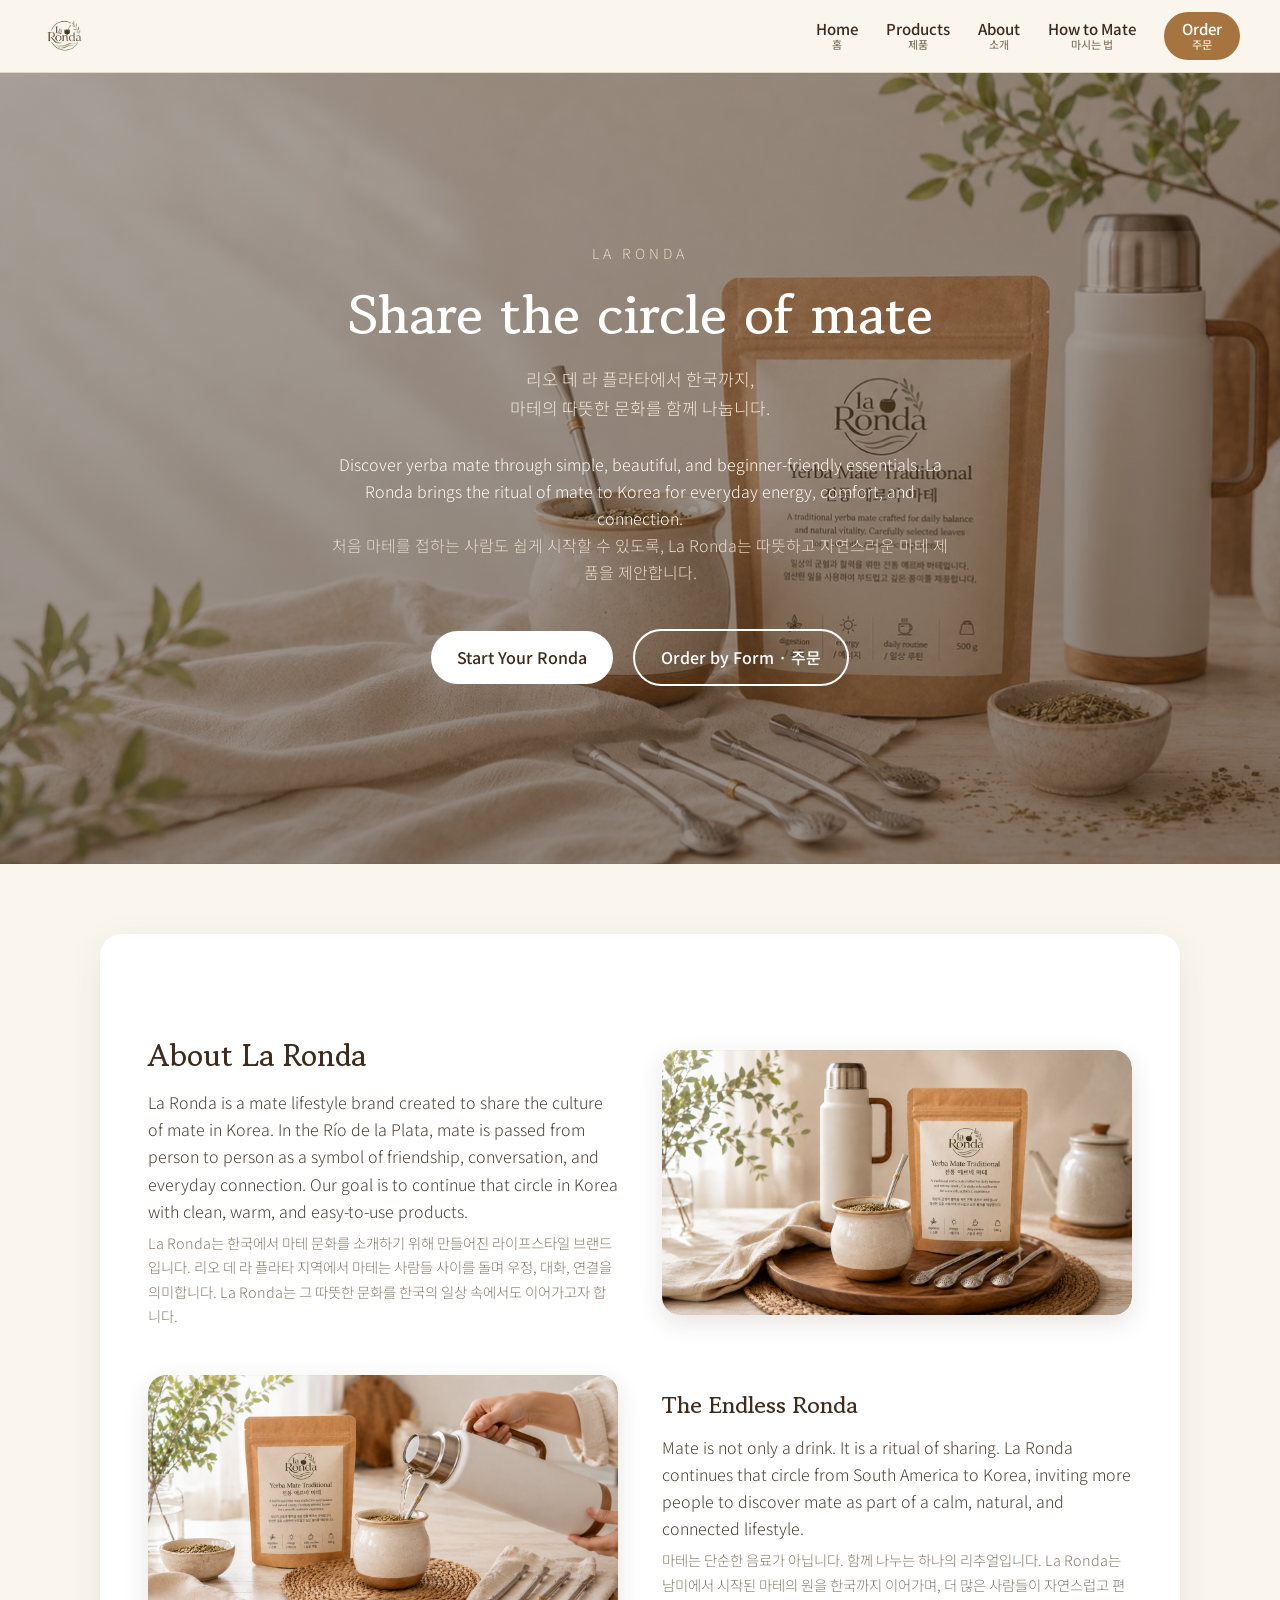
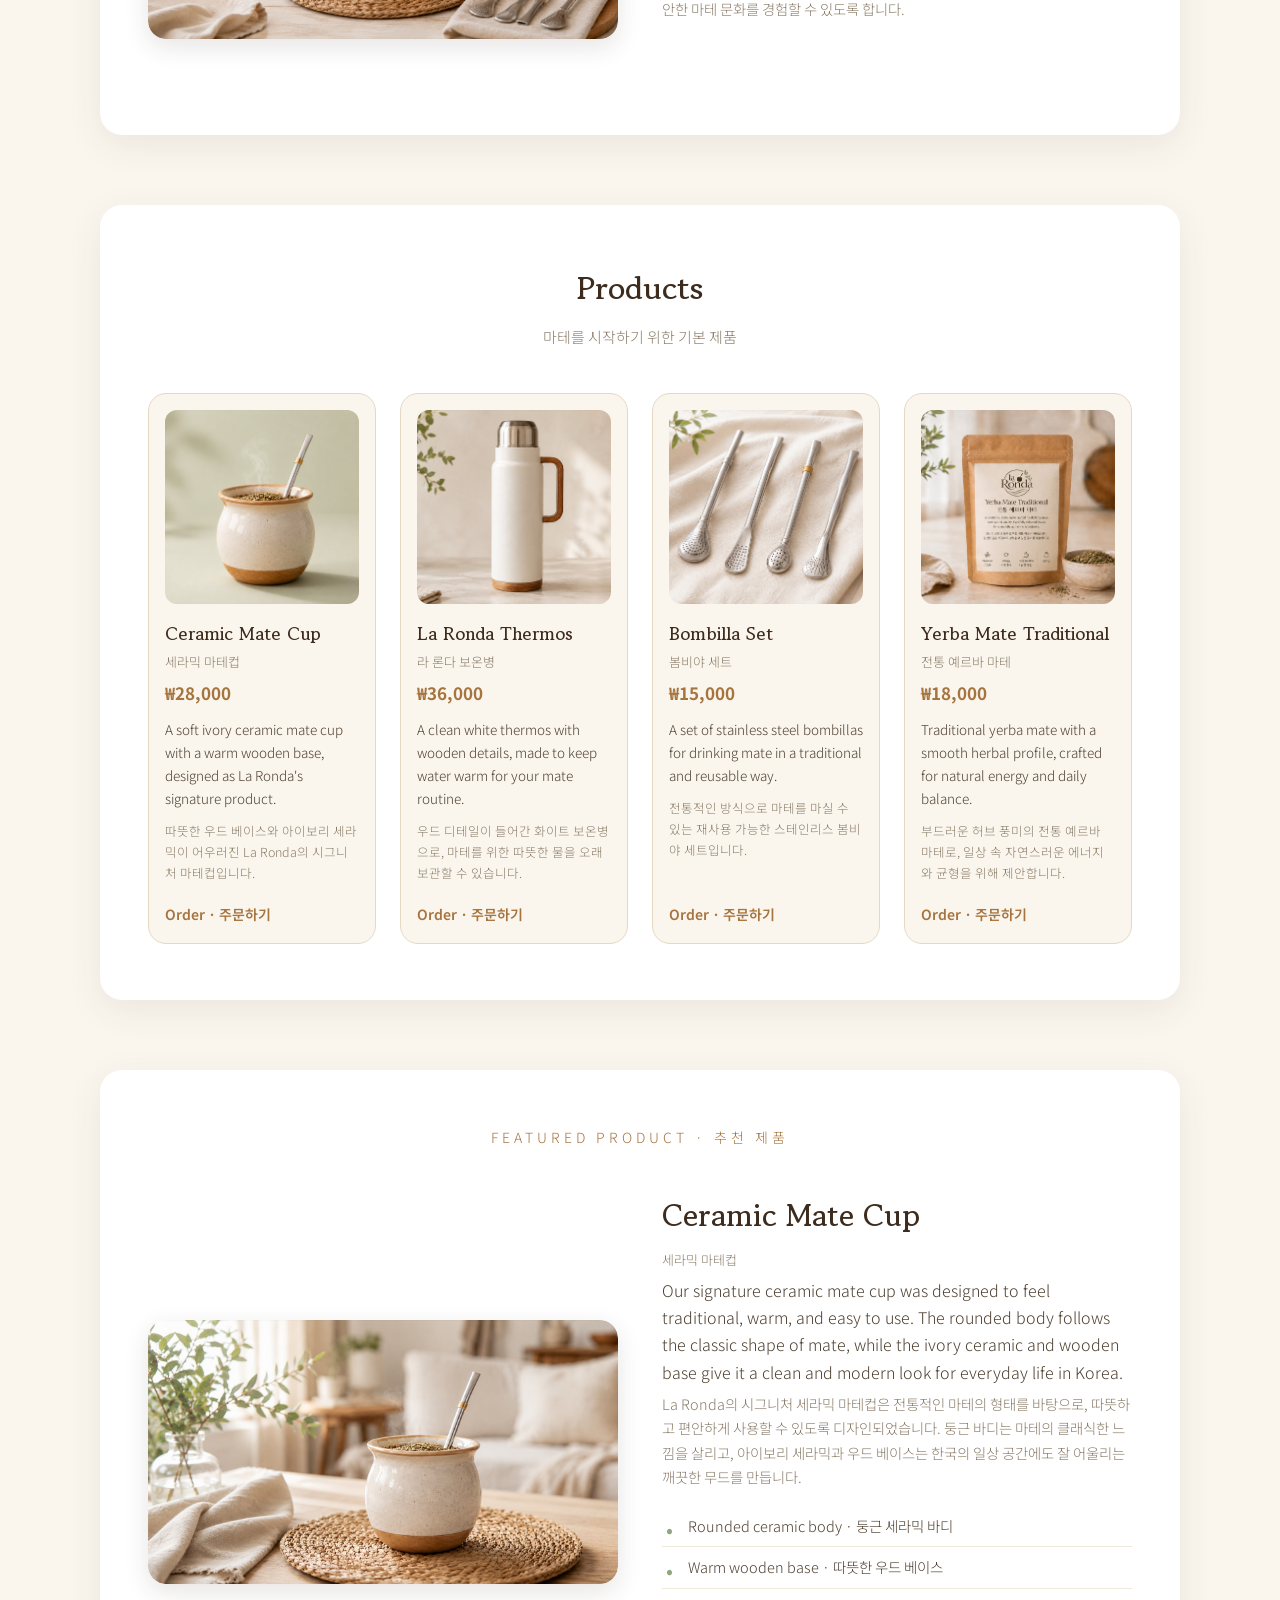
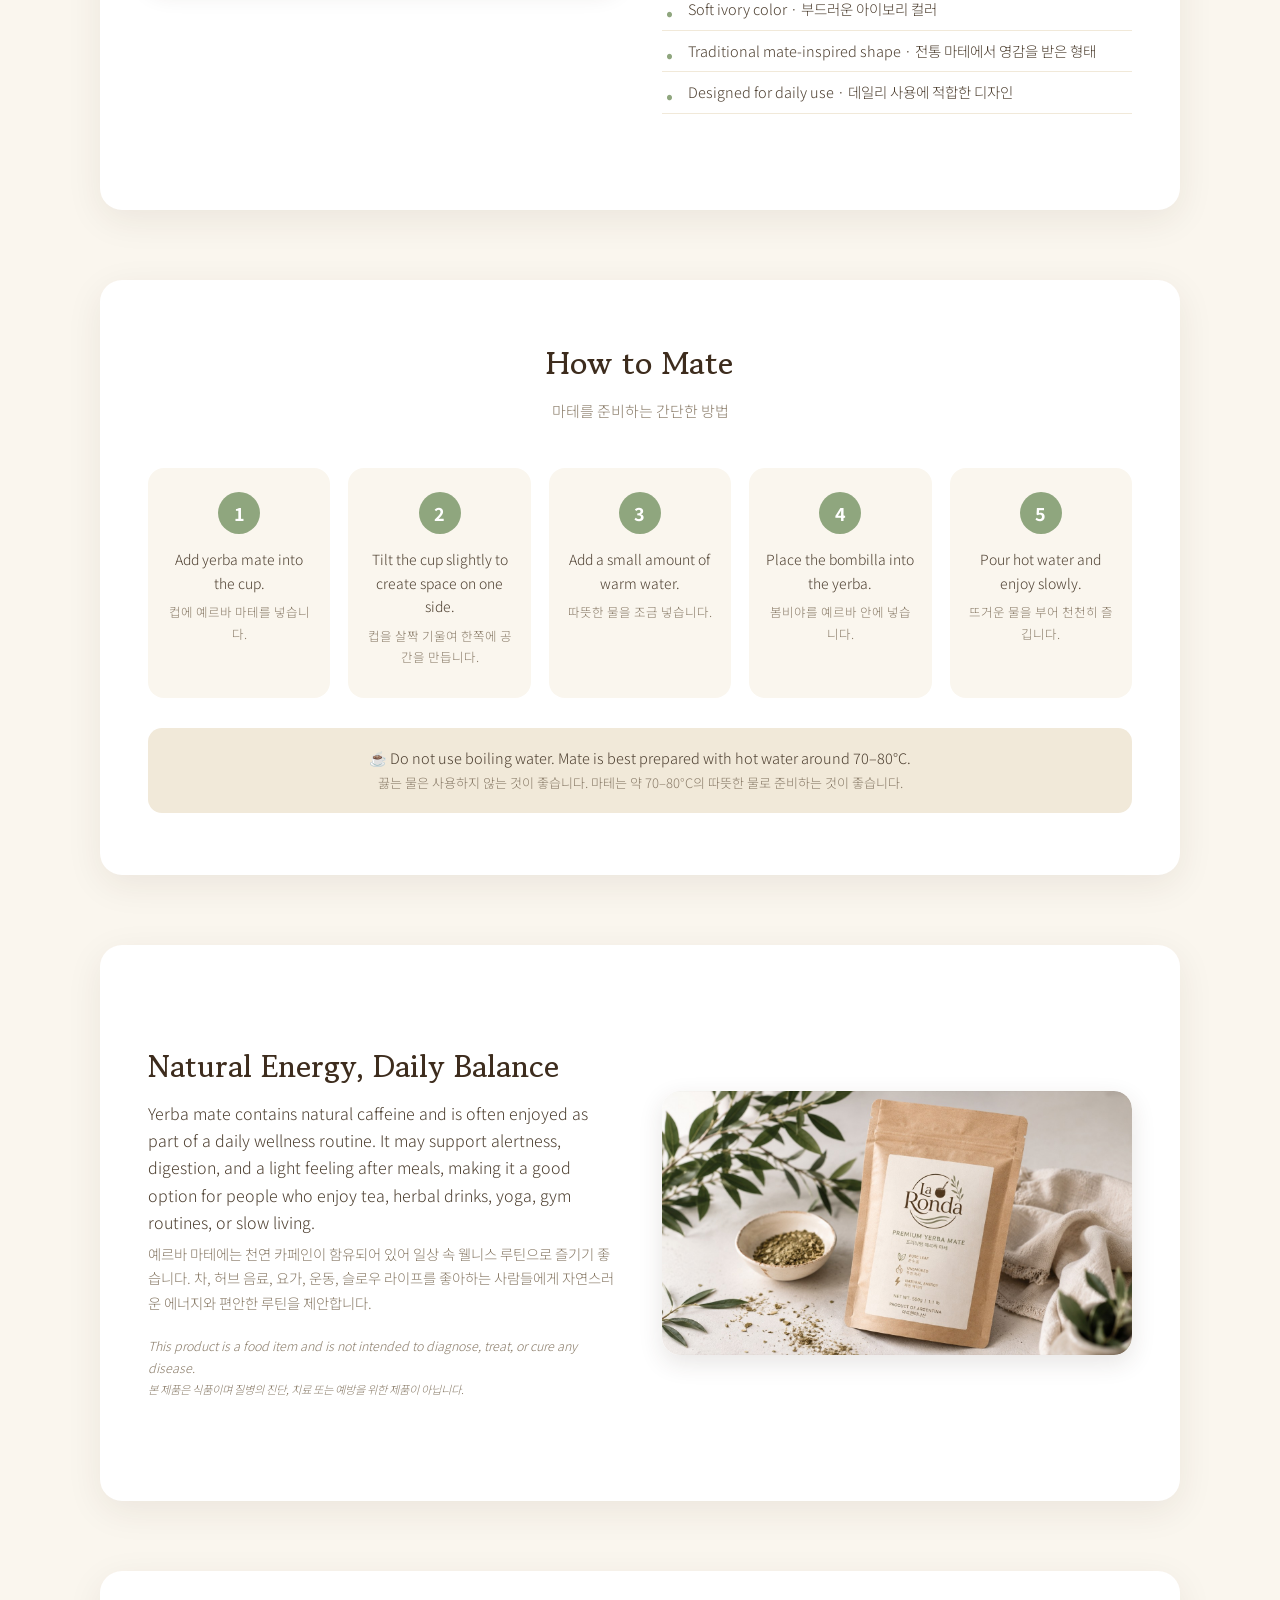
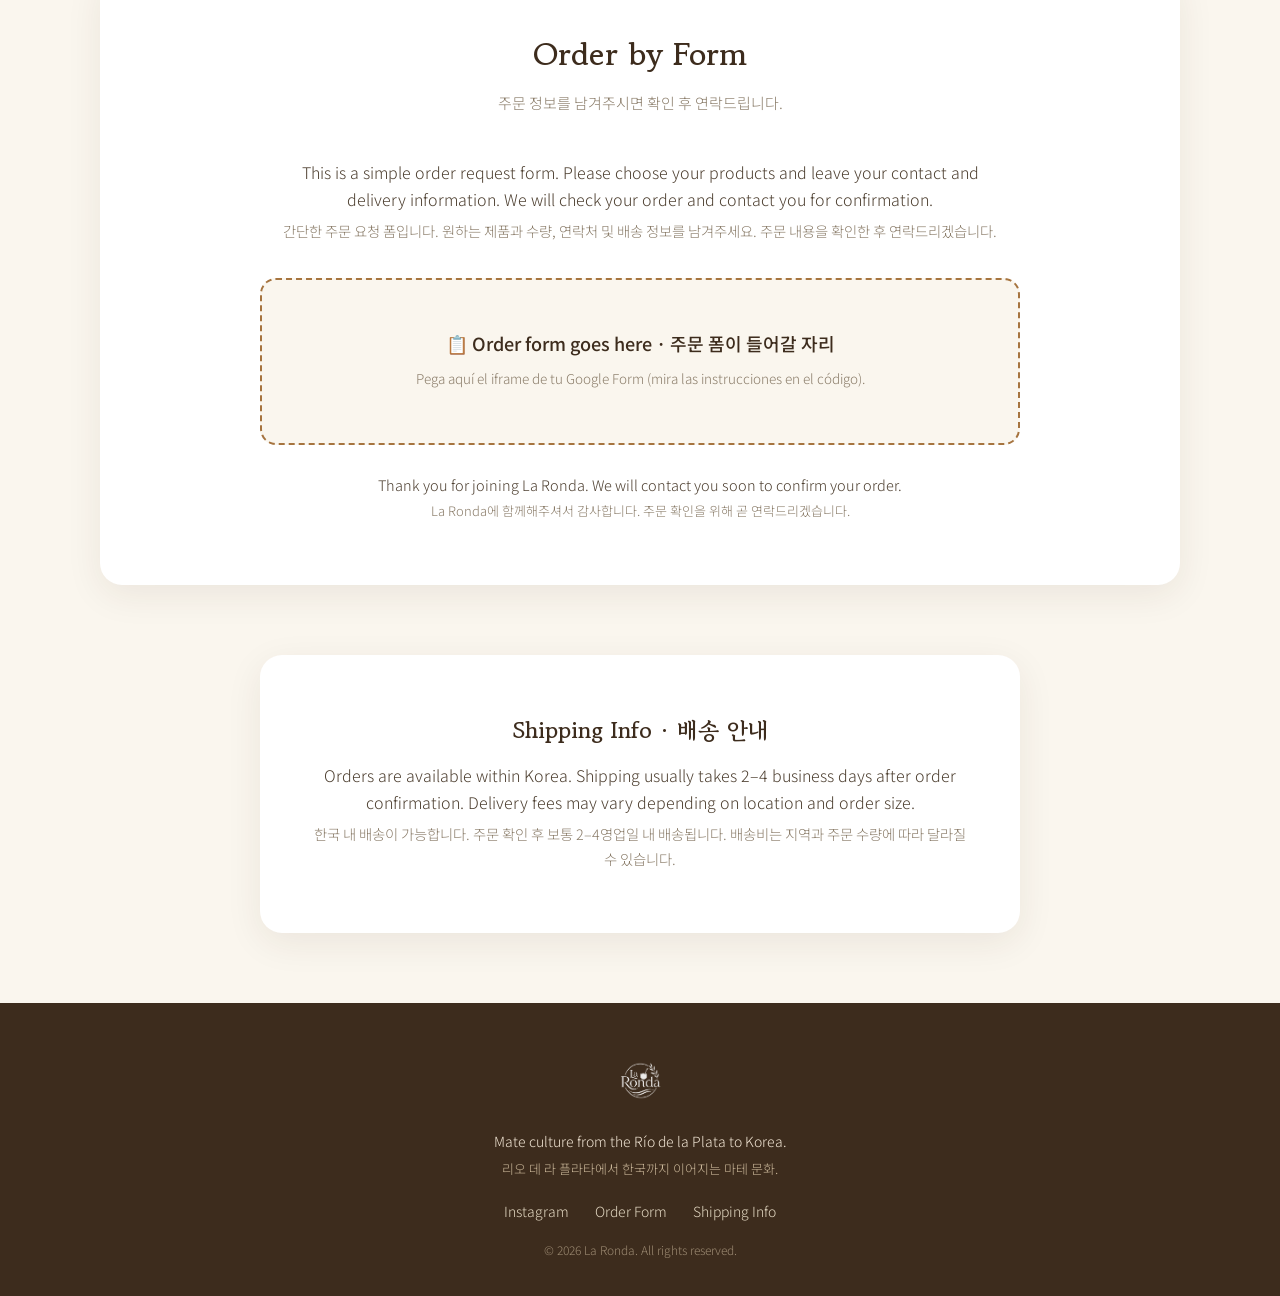
==== index.html @ c8243af5 "Initial commit" ====
<!DOCTYPE html>
<html lang="en">
<head>
    <meta charset="UTF-8">
    <meta name="viewport" content="width=device-width, initial-scale=1.0">
    <title>La Ronda — Mate Shop</title>
    <meta name="description" content="La Ronda — mate culture from the Río de la Plata to Korea. 리오 데 라 플라타에서 한국까지 이어지는 마테 문화.">

    <!-- Google Fonts (embed). Gowun Batang = títulos / Noto Sans KR = texto. Soportan inglés + coreano. -->
    <link rel="preconnect" href="https://fonts.googleapis.com">
    <link rel="preconnect" href="https://fonts.gstatic.com" crossorigin>
    <link href="https://fonts.googleapis.com/css2?family=Gowun+Batang:wght@400;700&family=Noto+Sans+KR:wght@300;400;500;700&display=swap" rel="stylesheet">

    <link rel="stylesheet" href="style.css">
</head>
<body>

<!-- ============ NAV ============ -->
<nav>
    <a href="#home" class="logo">
        <img src="images/logo.png" alt="La Ronda logo">
    </a>

    <!-- botón hamburguesa (solo se ve en celular) -->
    <button class="menu-btn" id="menuBtn" aria-label="Menu">
        <span></span><span></span><span></span>
    </button>

    <ul id="navLinks">
        <li><a href="#home">Home<span class="kr-nav">홈</span></a></li>
        <li><a href="#products">Products<span class="kr-nav">제품</span></a></li>
        <li><a href="#about">About<span class="kr-nav">소개</span></a></li>
        <li><a href="#how">How to Mate<span class="kr-nav">마시는 법</span></a></li>
        <li><a href="#order" class="nav-cta">Order<span class="kr-nav">주문</span></a></li>
    </ul>
</nav>


<!-- ============ HERO (Home) ============ -->
<header class="hero" id="home">
    <div class="hero-overlay">
        <p class="small-title">LA RONDA</p>
        <h1>Share the circle of mate</h1>
        <p class="hero-kr">리오 데 라 플라타에서 한국까지,<br>마테의 따뜻한 문화를 함께 나눕니다.</p>

        <p class="hero-description en">
            Discover yerba mate through simple, beautiful, and beginner-friendly essentials.
            La Ronda brings the ritual of mate to Korea for everyday energy, comfort, and connection.
        </p>
        <p class="hero-description kr">
            처음 마테를 접하는 사람도 쉽게 시작할 수 있도록,
            La Ronda는 따뜻하고 자연스러운 마테 제품을 제안합니다.
        </p>

        <div class="hero-buttons">
            <a href="#products" class="btn first">Start Your Ronda</a>
            <a href="#order" class="btn second">Order by Form · 주문</a>
        </div>
    </div>
</header>


<!-- ============ ABOUT ============ -->
<section id="about">
    <div class="two-col">
        <div class="two-col-text">
            <h2>About La Ronda</h2>
            <p class="en">
                La Ronda is a mate lifestyle brand created to share the culture of mate in Korea.
                In the Río de la Plata, mate is passed from person to person as a symbol of friendship,
                conversation, and everyday connection.
                Our goal is to continue that circle in Korea with clean, warm, and easy-to-use products.
            </p>
            <p class="kr">
                La Ronda는 한국에서 마테 문화를 소개하기 위해 만들어진 라이프스타일 브랜드입니다.
                리오 데 라 플라타 지역에서 마테는 사람들 사이를 돌며 우정, 대화, 연결을 의미합니다.
                La Ronda는 그 따뜻한 문화를 한국의 일상 속에서도 이어가고자 합니다.
            </p>
        </div>
        <div class="two-col-img">
            <img src="images/about.jpg" alt="Sharing mate together">
        </div>
    </div>

    <!-- Brand concept -->
    <div class="two-col reverse">
        <div class="two-col-text">
            <h3>The Endless Ronda</h3>
            <p class="en">
                Mate is not only a drink. It is a ritual of sharing.
                La Ronda continues that circle from South America to Korea, inviting more people to
                discover mate as part of a calm, natural, and connected lifestyle.
            </p>
            <p class="kr">
                마테는 단순한 음료가 아닙니다. 함께 나누는 하나의 리추얼입니다.
                La Ronda는 남미에서 시작된 마테의 원을 한국까지 이어가며, 더 많은 사람들이
                자연스럽고 편안한 마테 문화를 경험할 수 있도록 합니다.
            </p>
        </div>
        <div class="two-col-img">
            <img src="images/concept.jpg" alt="Mate passed from hand to hand">
        </div>
    </div>
</section>


<!-- ============ PRODUCTS ============ -->
<section id="products">
    <div class="section-head">
        <h2>Products</h2>
        <p class="kr-sub">마테를 시작하기 위한 기본 제품</p>
    </div>

    <div class="product-grid">

        <!-- Product 1 -->
        <div class="card">
            <div class="card-img"><img src="images/cup.jpg" alt="Ceramic Mate Cup"></div>
            <h3>Ceramic Mate Cup</h3>
            <p class="kr-name">세라믹 마테컵</p>
            <p class="price">₩28,000</p>
            <p class="en">A soft ivory ceramic mate cup with a warm wooden base, designed as La Ronda's signature product.</p>
            <p class="kr">따뜻한 우드 베이스와 아이보리 세라믹이 어우러진 La Ronda의 시그니처 마테컵입니다.</p>
            <a href="#order" class="card-link">Order · 주문하기</a>
        </div>

        <!-- Product 2 -->
        <div class="card">
            <div class="card-img"><img src="images/thermos.jpg" alt="La Ronda Thermos"></div>
            <h3>La Ronda Thermos</h3>
            <p class="kr-name">라 론다 보온병</p>
            <p class="price">₩36,000</p>
            <p class="en">A clean white thermos with wooden details, made to keep water warm for your mate routine.</p>
            <p class="kr">우드 디테일이 들어간 화이트 보온병으로, 마테를 위한 따뜻한 물을 오래 보관할 수 있습니다.</p>
            <a href="#order" class="card-link">Order · 주문하기</a>
        </div>

        <!-- Product 3 -->
        <div class="card">
            <div class="card-img"><img src="images/bombilla.jpg" alt="Bombilla Set"></div>
            <h3>Bombilla Set</h3>
            <p class="kr-name">봄비야 세트</p>
            <p class="price">₩15,000</p>
            <p class="en">A set of stainless steel bombillas for drinking mate in a traditional and reusable way.</p>
            <p class="kr">전통적인 방식으로 마테를 마실 수 있는 재사용 가능한 스테인리스 봄비야 세트입니다.</p>
            <a href="#order" class="card-link">Order · 주문하기</a>
        </div>

        <!-- Product 4 -->
        <div class="card">
            <div class="card-img"><img src="images/yerba.jpg" alt="Yerba Mate Traditional"></div>
            <h3>Yerba Mate Traditional</h3>
            <p class="kr-name">전통 예르바 마테</p>
            <p class="price">₩18,000</p>
            <p class="en">Traditional yerba mate with a smooth herbal profile, crafted for natural energy and daily balance.</p>
            <p class="kr">부드러운 허브 풍미의 전통 예르바 마테로, 일상 속 자연스러운 에너지와 균형을 위해 제안합니다.</p>
            <a href="#order" class="card-link">Order · 주문하기</a>
        </div>

    </div>
</section>


<!-- ============ FEATURED PRODUCT DETAIL ============ -->
<section id="featured">
    <p class="small-title center">FEATURED PRODUCT · 추천 제품</p>
    <div class="two-col">
        <div class="two-col-img">
            <img src="images/cup-detail.jpg" alt="Ceramic Mate Cup detail">
        </div>
        <div class="two-col-text">
            <h2>Ceramic Mate Cup</h2>
            <p class="kr-name">세라믹 마테컵</p>
            <p class="en">
                Our signature ceramic mate cup was designed to feel traditional, warm, and easy to use.
                The rounded body follows the classic shape of mate, while the ivory ceramic and wooden base
                give it a clean and modern look for everyday life in Korea.
            </p>
            <p class="kr">
                La Ronda의 시그니처 세라믹 마테컵은 전통적인 마테의 형태를 바탕으로, 따뜻하고 편안하게
                사용할 수 있도록 디자인되었습니다. 둥근 바디는 마테의 클래식한 느낌을 살리고,
                아이보리 세라믹과 우드 베이스는 한국의 일상 공간에도 잘 어울리는 깨끗한 무드를 만듭니다.
            </p>
            <ul class="detail-points">
                <li>Rounded ceramic body · 둥근 세라믹 바디</li>
                <li>Warm wooden base · 따뜻한 우드 베이스</li>
                <li>Soft ivory color · 부드러운 아이보리 컬러</li>
                <li>Traditional mate-inspired shape · 전통 마테에서 영감을 받은 형태</li>
                <li>Designed for daily use · 데일리 사용에 적합한 디자인</li>
            </ul>
        </div>
    </div>
</section>


<!-- ============ HOW TO MATE ============ -->
<section id="how">
    <div class="section-head">
        <h2>How to Mate</h2>
        <p class="kr-sub">마테를 준비하는 간단한 방법</p>
    </div>

    <div class="steps">
        <div class="step">
            <span class="step-num">1</span>
            <p class="en">Add yerba mate into the cup.</p>
            <p class="kr">컵에 예르바 마테를 넣습니다.</p>
        </div>
        <div class="step">
            <span class="step-num">2</span>
            <p class="en">Tilt the cup slightly to create space on one side.</p>
            <p class="kr">컵을 살짝 기울여 한쪽에 공간을 만듭니다.</p>
        </div>
        <div class="step">
            <span class="step-num">3</span>
            <p class="en">Add a small amount of warm water.</p>
            <p class="kr">따뜻한 물을 조금 넣습니다.</p>
        </div>
        <div class="step">
            <span class="step-num">4</span>
            <p class="en">Place the bombilla into the yerba.</p>
            <p class="kr">봄비야를 예르바 안에 넣습니다.</p>
        </div>
        <div class="step">
            <span class="step-num">5</span>
            <p class="en">Pour hot water and enjoy slowly.</p>
            <p class="kr">뜨거운 물을 부어 천천히 즐깁니다.</p>
        </div>
    </div>

    <p class="note">
        ☕ Do not use boiling water. Mate is best prepared with hot water around 70–80°C.<br>
        <span class="kr">끓는 물은 사용하지 않는 것이 좋습니다. 마테는 약 70–80°C의 따뜻한 물로 준비하는 것이 좋습니다.</span>
    </p>
</section>


<!-- ============ ABOUT OUR YERBA MATE ============ -->
<section id="yerba">
    <div class="two-col">
        <div class="two-col-text">
            <h2>Natural Energy, Daily Balance</h2>
            <p class="en">
                Yerba mate contains natural caffeine and is often enjoyed as part of a daily wellness routine.
                It may support alertness, digestion, and a light feeling after meals, making it a good option for
                people who enjoy tea, herbal drinks, yoga, gym routines, or slow living.
            </p>
            <p class="kr">
                예르바 마테에는 천연 카페인이 함유되어 있어 일상 속 웰니스 루틴으로 즐기기 좋습니다.
                차, 허브 음료, 요가, 운동, 슬로우 라이프를 좋아하는 사람들에게 자연스러운 에너지와 편안한 루틴을 제안합니다.
            </p>
            <p class="disclaimer">
                This product is a food item and is not intended to diagnose, treat, or cure any disease.<br>
                <span class="kr">본 제품은 식품이며 질병의 진단, 치료 또는 예방을 위한 제품이 아닙니다.</span>
            </p>
        </div>
        <div class="two-col-img">
            <img src="images/yerba-about.jpg" alt="Yerba mate">
        </div>
    </div>
</section>


<!-- ============ ORDER ============ -->
<section id="order">
    <div class="section-head">
        <h2>Order by Form</h2>
        <p class="kr-sub">주문 정보를 남겨주시면 확인 후 연락드립니다.</p>
    </div>

    <p class="en center">
        This is a simple order request form. Please choose your products and leave your contact and
        delivery information. We will check your order and contact you for confirmation.
    </p>
    <p class="kr center">
        간단한 주문 요청 폼입니다. 원하는 제품과 수량, 연락처 및 배송 정보를 남겨주세요.
        주문 내용을 확인한 후 연락드리겠습니다.
    </p>

    <!--
    ================= CÓMO PONER TU GOOGLE FORM AQUÍ =================
    1) Entra a https://forms.google.com y crea un formulario nuevo.
       Campos sugeridos (puedes poner el título bilingüe):
         - Name / 이름
         - Phone Number / 연락처
         - Email / 이메일
         - Product / 제품 선택   (lista desplegable con:
              Ceramic Mate Cup — ₩28,000
              La Ronda Thermos — ₩36,000
              Bombilla Set — ₩15,000
              Yerba Mate Traditional — ₩18,000 )
         - Quantity / 수량
         - Delivery Address / 배송 주소
         - Message / 요청사항
    2) Arriba a la derecha clic en "Send" (보내기).
    3) Elige la pestaña  < >  (Embed HTML / 삽입).
    4) Copia el <iframe> que te da Google.
    5) BORRA el bloque .form-placeholder de abajo y PEGA tu <iframe> en su lugar.
       (deja la clase: <iframe class="order-iframe" src="..." ...></iframe> para que se vea bonito)
    =================================================================
    -->
    <div class="order-form">

        <!-- 👇 BORRA esto cuando pegues tu Google Form -->
        <div class="form-placeholder">
            <p class="ph-title">📋 Order form goes here · 주문 폼이 들어갈 자리</p>
            <p class="ph-sub">Pega aquí el iframe de tu Google Form (mira las instrucciones en el código).</p>
        </div>

        <!-- 👇 EJEMPLO: descomenta esta línea y reemplaza el src con el de tu formulario
        <iframe class="order-iframe" src="https://docs.google.com/forms/d/e/TU_FORM_ID/viewform?embedded=true" width="100%" height="900" frameborder="0" marginheight="0" marginwidth="0">Loading… 로드 중…</iframe>
        -->

    </div>

    <p class="confirm">
        Thank you for joining La Ronda. We will contact you soon to confirm your order.<br>
        <span class="kr">La Ronda에 함께해주셔서 감사합니다. 주문 확인을 위해 곧 연락드리겠습니다.</span>
    </p>
</section>


<!-- ============ SHIPPING ============ -->
<section id="shipping" class="shipping">
    <h3>Shipping Info · 배송 안내</h3>
    <p class="en">
        Orders are available within Korea. Shipping usually takes 2–4 business days after order confirmation.
        Delivery fees may vary depending on location and order size.
    </p>
    <p class="kr">
        한국 내 배송이 가능합니다. 주문 확인 후 보통 2–4영업일 내 배송됩니다.
        배송비는 지역과 주문 수량에 따라 달라질 수 있습니다.
    </p>
</section>


<!-- ============ FOOTER ============ -->
<footer>
    <img src="images/logo.png" alt="La Ronda" class="footer-logo">
    <p class="footer-text en">Mate culture from the Río de la Plata to Korea.</p>
    <p class="footer-text kr">리오 데 라 플라타에서 한국까지 이어지는 마테 문화.</p>

    <div class="footer-links">
        <a href="https://instagram.com" target="_blank" rel="noopener">Instagram</a>
        <a href="#order">Order Form</a>
        <a href="#shipping">Shipping Info</a>
    </div>

    <p class="copyright">© 2026 La Ronda. All rights reserved.</p>
</footer>


<script src="script.js"></script>
</body>
</html>
---- style.css ----
/* ===========================================================
   LA RONDA — estilos
   Paleta de marca (del PDF):
     Ceramic Ivory, Warm Wood Brown, Kraft Beige, Sage Green, Deep Mate Brown
   =========================================================== */

:root {
    --ivory:      #faf6ee;   /* fondo general */
    --ivory-2:    #f1e9d9;   /* tarjetas / fondos alternos */
    --kraft:      #e4d9c3;   /* beige kraft */
    --wood:       #a6743f;   /* marrón madera (botones/acentos) */
    --wood-dark:  #8a5c30;
    --sage:       #8fa67e;   /* verde salvia */
    --mate-brown: #3d2c1d;   /* marrón oscuro (títulos/texto fuerte) */
    --text:       #4d3f30;   /* texto normal */
    --muted:      #8a7c69;   /* texto coreano / secundario */
}

* {
    box-sizing: border-box;
    margin: 0;
    padding: 0;
}

html {
    scroll-behavior: smooth;        /* scroll suave al clic en el menú */
    scroll-padding-top: 90px;       /* deja espacio para el nav fijo */
}

body {
    font-family: 'Noto Sans KR', Arial, sans-serif;
    background-color: var(--ivory);
    color: var(--text);
    line-height: 1.7;
    font-weight: 300;
}

h1, h2, h3 {
    font-family: 'Gowun Batang', serif;
    color: var(--mate-brown);
    font-weight: 700;
}


/* ---------- Bilingüe: inglés arriba, coreano abajo ---------- */
.en { color: var(--text); }
.kr {
    color: var(--muted);
    font-size: 0.9em;
    margin-top: 4px;
}


/* ===================== NAV ===================== */
nav {
    background-color: rgba(250, 246, 238, 0.95);
    backdrop-filter: blur(6px);
    border-bottom: 1px solid var(--kraft);
    padding: 12px 40px;
    display: flex;
    justify-content: space-between;
    align-items: center;
    position: fixed;
    width: 100%;
    top: 0;
    left: 0;
    z-index: 1000;
    transition: padding 0.3s ease, box-shadow 0.3s ease;
}

.logo img {
    height: 48px;
    display: block;
    transition: height 0.3s ease;
}

nav ul {
    list-style: none;
    display: flex;
    gap: 28px;
    align-items: center;
}

nav ul li a {
    text-decoration: none;
    color: var(--mate-brown);
    font-weight: 500;
    font-size: 15px;
    display: flex;
    flex-direction: column;
    align-items: center;
    line-height: 1.2;
    transition: color 0.2s;
}

.kr-nav {
    font-size: 11px;
    color: var(--muted);
}

nav ul li a:hover { color: var(--wood); }

/* subrayado animado que crece al pasar el mouse */
nav ul li a::after {
    content: "";
    position: absolute;
    bottom: -3px;
    left: 50%;
    width: 0;
    height: 2px;
    background-color: var(--wood);
    transition: width 0.3s ease, left 0.3s ease;
}
nav ul li a:hover::after { width: 100%; left: 0; }
nav ul li a { position: relative; }
.nav-cta::after { display: none; }   /* el botón Order no lleva subrayado */

/* el nav se achica un poco al bajar la página */
nav.scrolled { padding-top: 8px; padding-bottom: 8px; box-shadow: 0 4px 20px rgba(61,44,29,0.10); }
nav.scrolled .logo img { height: 40px; }

/* botón "Order" del nav resaltado */
.nav-cta {
    background-color: var(--wood);
    color: #fff !important;
    padding: 8px 18px;
    border-radius: 30px;
}
.nav-cta .kr-nav { color: #f3e7d6; }
.nav-cta:hover { background-color: var(--wood-dark); }

/* botón hamburguesa (oculto en escritorio) */
.menu-btn {
    display: none;
    flex-direction: column;
    gap: 5px;
    background: none;
    border: none;
    cursor: pointer;
    padding: 6px;
}
.menu-btn span {
    width: 26px;
    height: 2px;
    background-color: var(--mate-brown);
    transition: 0.3s;
}


/* ===================== HERO ===================== */
.hero {
    margin-top: 72px;                 /* deja pasar el nav fijo */
    min-height: 88vh;
    background: linear-gradient(rgba(61,44,29,0.45), rgba(61,44,29,0.55)),
                url('images/hero.jpg') center/cover no-repeat;
    display: flex;
    align-items: center;
    justify-content: center;
    text-align: center;
    color: #fff;
    padding: 80px 20px;
}

.hero-overlay { max-width: 760px; }

/* entrada escalonada: cada línea del hero aparece una tras otra */
.hero-overlay > * { animation: fadeUp 1s ease backwards; }
.hero-overlay > *:nth-child(1) { animation-delay: 0.15s; }
.hero-overlay > *:nth-child(2) { animation-delay: 0.35s; }
.hero-overlay > *:nth-child(3) { animation-delay: 0.55s; }
.hero-overlay > *:nth-child(4) { animation-delay: 0.75s; }
.hero-overlay > *:nth-child(5) { animation-delay: 0.95s; }
.hero-overlay > *:nth-child(6) { animation-delay: 1.15s; }

.small-title {
    font-size: 14px;
    letter-spacing: 4px;
    margin-bottom: 16px;
    color: var(--kraft);
}
.small-title.center { text-align: center; color: var(--wood); }

.hero h1 {
    font-size: 54px;
    color: #fff;
    line-height: 1.2;
    margin-bottom: 18px;
}

.hero-kr {
    font-size: 17px;
    color: #f3e7d6;
    margin-bottom: 28px;
}

.hero-description {
    font-size: 16px;
    max-width: 620px;
    margin: 0 auto;
}
.hero-description.en { color: #fdfaf4; }
.hero-description.kr { color: #e7d9c4; margin-bottom: 34px; }

.hero-buttons { margin-top: 10px; }

.btn {
    display: inline-block;
    padding: 13px 26px;
    border-radius: 30px;
    text-decoration: none;
    margin: 8px;
    font-weight: 500;
    transition: all 0.25s;
}
.first { background-color: #fff; color: var(--mate-brown); }
.first:hover { background-color: var(--kraft); transform: translateY(-3px); }
.second { border: 2px solid #fff; color: #fff; }
.second:hover { background-color: #fff; color: var(--mate-brown); transform: translateY(-3px); }


/* ===================== SECCIONES ===================== */
section {
    max-width: 1080px;
    margin: 70px auto;
    background-color: #fff;
    padding: 56px 48px;
    border-radius: 22px;
    box-shadow: 0 10px 36px rgba(61, 44, 29, 0.08);
}

.section-head { text-align: center; margin-bottom: 44px; }
.section-head h2 { font-size: 32px; }
.kr-sub { color: var(--muted); font-size: 15px; margin-top: 6px; }

section h2 { font-size: 30px; margin-bottom: 8px; }
section h3 { font-size: 23px; margin-bottom: 8px; }
section p { margin-bottom: 6px; }
.center { text-align: center; }


/* ---------- layout de 2 columnas (texto + imagen) ---------- */
.two-col {
    display: flex;
    gap: 44px;
    align-items: center;
    margin: 40px 0;
}
.two-col.reverse { flex-direction: row-reverse; }
.two-col-text { flex: 1; }
.two-col-img { flex: 1; }
.two-col-img {
    border-radius: 18px;
    overflow: hidden;       /* recorta el zoom dentro de las esquinas redondeadas */
    box-shadow: 0 8px 24px rgba(61, 44, 29, 0.12);
}
.two-col-img img {
    width: 100%;
    border-radius: 18px;
    display: block;
    transition: transform 0.6s ease;
}
.two-col-img:hover img { transform: scale(1.05); }


/* ===================== PRODUCTOS ===================== */
.product-grid {
    display: grid;
    grid-template-columns: repeat(4, 1fr);
    gap: 24px;
}

.card {
    background-color: var(--ivory);
    border: 1px solid var(--kraft);
    border-radius: 18px;
    padding: 16px;
    transition: transform 0.3s, box-shadow 0.3s;
    display: flex;
    flex-direction: column;
}
.card:hover {
    transform: translateY(-8px);
    box-shadow: 0 14px 28px rgba(61, 44, 29, 0.14);
}
.card-img {
    border-radius: 12px;
    overflow: hidden;
    margin-bottom: 14px;
    aspect-ratio: 1 / 1;
}
.card-img img { width: 100%; height: 100%; object-fit: cover; display: block; transition: transform 0.5s ease; }
.card:hover .card-img img { transform: scale(1.07); }   /* zoom suave de la foto */
.card h3 { font-size: 18px; margin-bottom: 2px; }
.kr-name { color: var(--muted); font-size: 13px; margin-bottom: 6px; }
.price {
    color: var(--wood);
    font-weight: 700;
    font-size: 17px;
    margin-bottom: 10px;
}
.card .en { font-size: 13.5px; }
.card .kr { font-size: 12.5px; }
.card-link {
    margin-top: auto;
    padding-top: 14px;
    color: var(--wood);
    text-decoration: none;
    font-weight: 600;
    font-size: 14px;
}
.card-link:hover { text-decoration: underline; }


/* ---------- detalle del producto destacado ---------- */
.detail-points { list-style: none; margin-top: 16px; }
.detail-points li {
    padding: 8px 0 8px 26px;
    position: relative;
    border-bottom: 1px solid var(--ivory-2);
    font-size: 14.5px;
}
.detail-points li::before {
    content: "•";
    color: var(--sage);
    font-size: 22px;
    position: absolute;
    left: 4px;
    top: 4px;
}


/* ===================== HOW TO MATE ===================== */
.steps {
    display: grid;
    grid-template-columns: repeat(5, 1fr);
    gap: 18px;
}
.step {
    background-color: var(--ivory);
    border-radius: 16px;
    padding: 24px 16px;
    text-align: center;
}
.step { transition: transform 0.3s ease, box-shadow 0.3s ease; }
.step:hover { transform: translateY(-6px); box-shadow: 0 10px 22px rgba(61,44,29,0.10); }
.step-num {
    display: inline-flex;
    align-items: center;
    justify-content: center;
    width: 42px;
    height: 42px;
    border-radius: 50%;
    background-color: var(--sage);
    color: #fff;
    font-weight: 700;
    font-size: 18px;
    margin-bottom: 14px;
    transition: transform 0.3s ease;
}
.step:hover .step-num { transform: scale(1.15) rotate(-8deg); }
.step .en { font-size: 14px; }
.step .kr { font-size: 12.5px; }

.note {
    margin-top: 30px;
    text-align: center;
    background-color: var(--ivory-2);
    border-radius: 14px;
    padding: 18px;
    font-size: 14.5px;
}
.note .kr { display: inline; }


/* ===================== YERBA / disclaimer ===================== */
.disclaimer {
    margin-top: 20px;
    font-size: 12.5px;
    color: var(--muted);
    font-style: italic;
}


/* ===================== ORDER ===================== */
#order .center { max-width: 720px; margin-left: auto; margin-right: auto; }
.order-form { margin: 34px auto 0; max-width: 760px; }

.order-iframe {
    width: 100%;
    border: none;
    border-radius: 16px;
    background-color: var(--ivory);
}

/* caja de ejemplo mientras no haya Google Form pegado */
.form-placeholder {
    border: 2px dashed var(--wood);
    border-radius: 16px;
    background-color: var(--ivory);
    padding: 48px 24px;
    text-align: center;
}
.ph-title { font-size: 18px; color: var(--mate-brown); font-weight: 500; }
.ph-sub { font-size: 13.5px; color: var(--muted); margin-top: 8px; }

.confirm {
    text-align: center;
    margin-top: 28px;
    font-size: 14.5px;
    color: var(--text);
}
.confirm .kr { display: inline; }


/* ===================== SHIPPING ===================== */
.shipping { text-align: center; max-width: 760px; }
.shipping h3 { margin-bottom: 12px; }


/* ===================== FOOTER ===================== */
footer {
    text-align: center;
    padding: 50px 20px 36px;
    background-color: var(--mate-brown);
    color: var(--kraft);
}
.footer-logo { height: 56px; margin-bottom: 14px; filter: brightness(0) invert(1); opacity: 0.9; }
.footer-text { font-size: 14px; }
.footer-text.en { color: #f3e7d6; }
.footer-text.kr { color: #cbb89a; font-size: 13px; }
.footer-links {
    margin: 20px 0 16px;
    display: flex;
    justify-content: center;
    gap: 26px;
}
.footer-links a {
    color: var(--kraft);
    text-decoration: none;
    font-size: 14px;
}
.footer-links a:hover { color: #fff; text-decoration: underline; }
.copyright { font-size: 12px; color: #9c8a72; }


/* ===================== ANIMACIÓN ===================== */
@keyframes fadeUp {
    from { opacity: 0; transform: translateY(25px); }
    to   { opacity: 1; transform: translateY(0); }
}

/* aparición al hacer scroll (solo cuando JS está activo, ver script.js)
   el elemento empieza invisible y abajo, y sube al entrar en pantalla */
.js .reveal {
    opacity: 0;
    transform: translateY(34px);
    transition: opacity 0.8s ease, transform 0.8s ease;
}
.js .reveal.in {
    opacity: 1;
    transform: none;
}

/* respeta a quien prefiere menos movimiento (accesibilidad) */
@media (prefers-reduced-motion: reduce) {
    *, *::before, *::after { animation: none !important; transition: none !important; }
    .js .reveal { opacity: 1 !important; transform: none !important; }
}


/* ===========================================================
   RESPONSIVE — cuando la pantalla es chica (≤ 600px)
   El menú grande desaparece y aparece la hamburguesa 🍔
   =========================================================== */
@media (max-width: 600px) {

    nav { padding: 10px 20px; }
    .menu-btn { display: flex; }       /* mostrar hamburguesa */

    /* menú: oculto por defecto, se abre con la clase .open (ver script.js) */
    #navLinks {
        position: absolute;
        top: 100%;
        left: 0;
        width: 100%;
        flex-direction: column;
        gap: 0;
        background-color: var(--ivory);
        border-bottom: 1px solid var(--kraft);
        max-height: 0;
        overflow: hidden;
        transition: max-height 0.3s ease;
    }
    #navLinks.open { max-height: 420px; }   /* abierto */

    nav ul li { width: 100%; text-align: center; }
    nav ul li a {
        flex-direction: row;
        justify-content: center;
        gap: 8px;
        padding: 16px;
        border-top: 1px solid var(--kraft);
    }
    .nav-cta { border-radius: 0; }

    /* animación de la X al abrir */
    .menu-btn.open span:nth-child(1) { transform: translateY(7px) rotate(45deg); }
    .menu-btn.open span:nth-child(2) { opacity: 0; }
    .menu-btn.open span:nth-child(3) { transform: translateY(-7px) rotate(-45deg); }

    /* todo a una columna */
    .hero h1 { font-size: 34px; }
    .hero { min-height: 80vh; }
    section { padding: 36px 22px; margin: 40px 16px; border-radius: 18px; }
    .two-col, .two-col.reverse { flex-direction: column; gap: 24px; }
    .product-grid { grid-template-columns: 1fr 1fr; }
    .steps { grid-template-columns: 1fr; }
}

/* tablets: 2 columnas de productos, pasos en 2-3 filas */
@media (min-width: 601px) and (max-width: 900px) {
    .product-grid { grid-template-columns: 1fr 1fr; }
    .steps { grid-template-columns: 1fr 1fr; }
    nav ul { gap: 18px; }
}
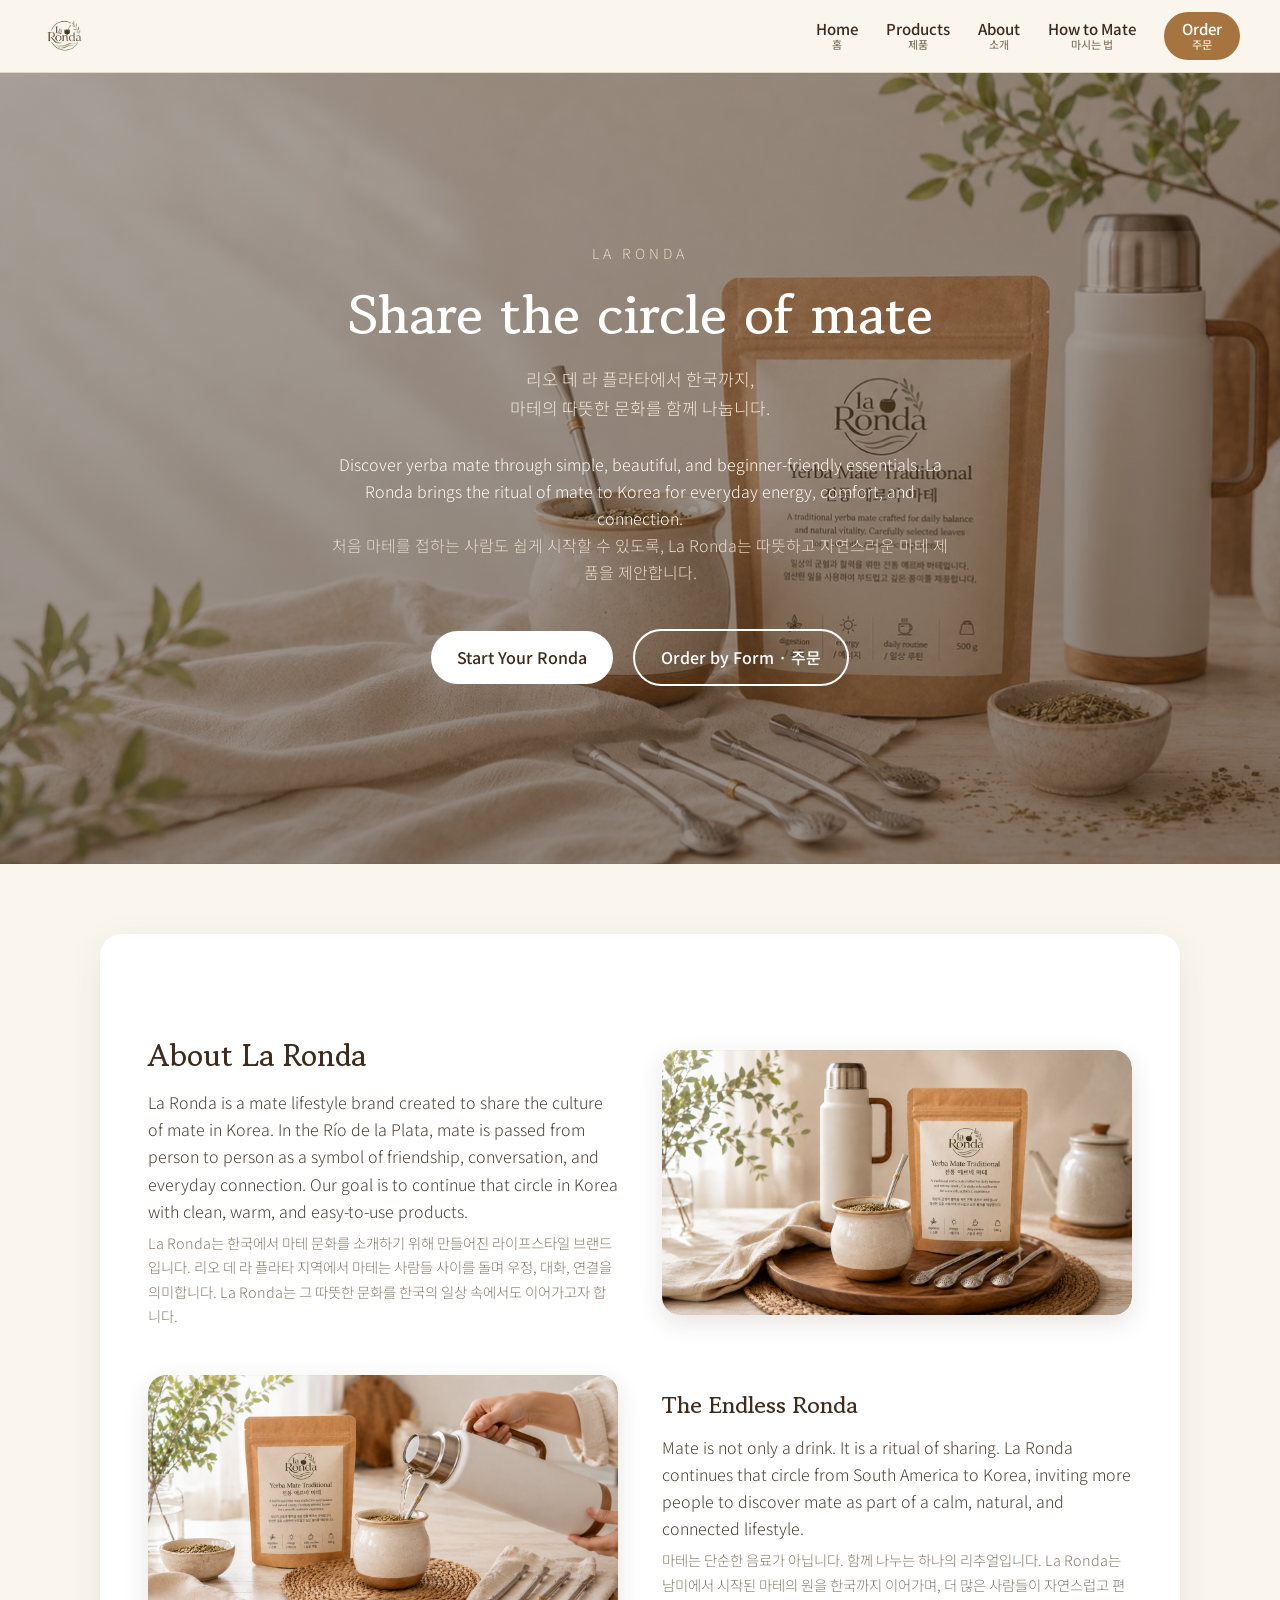
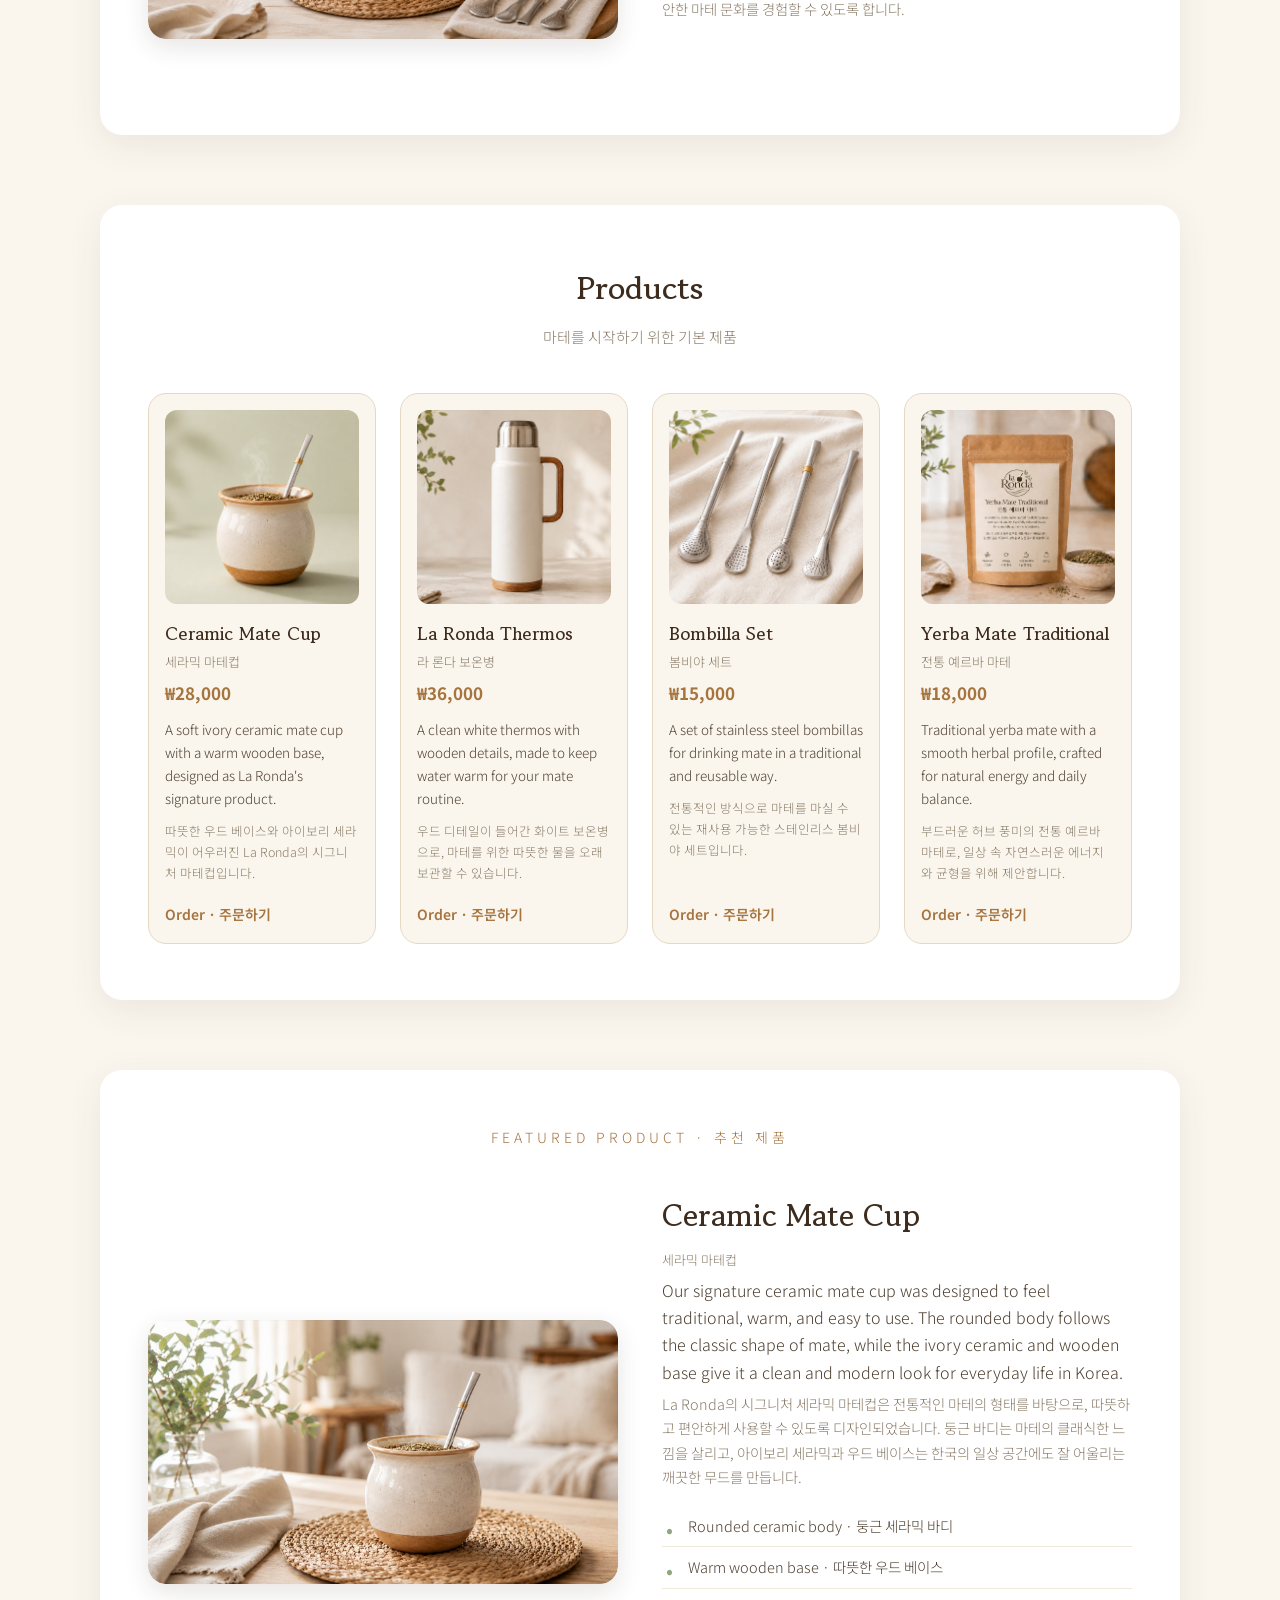
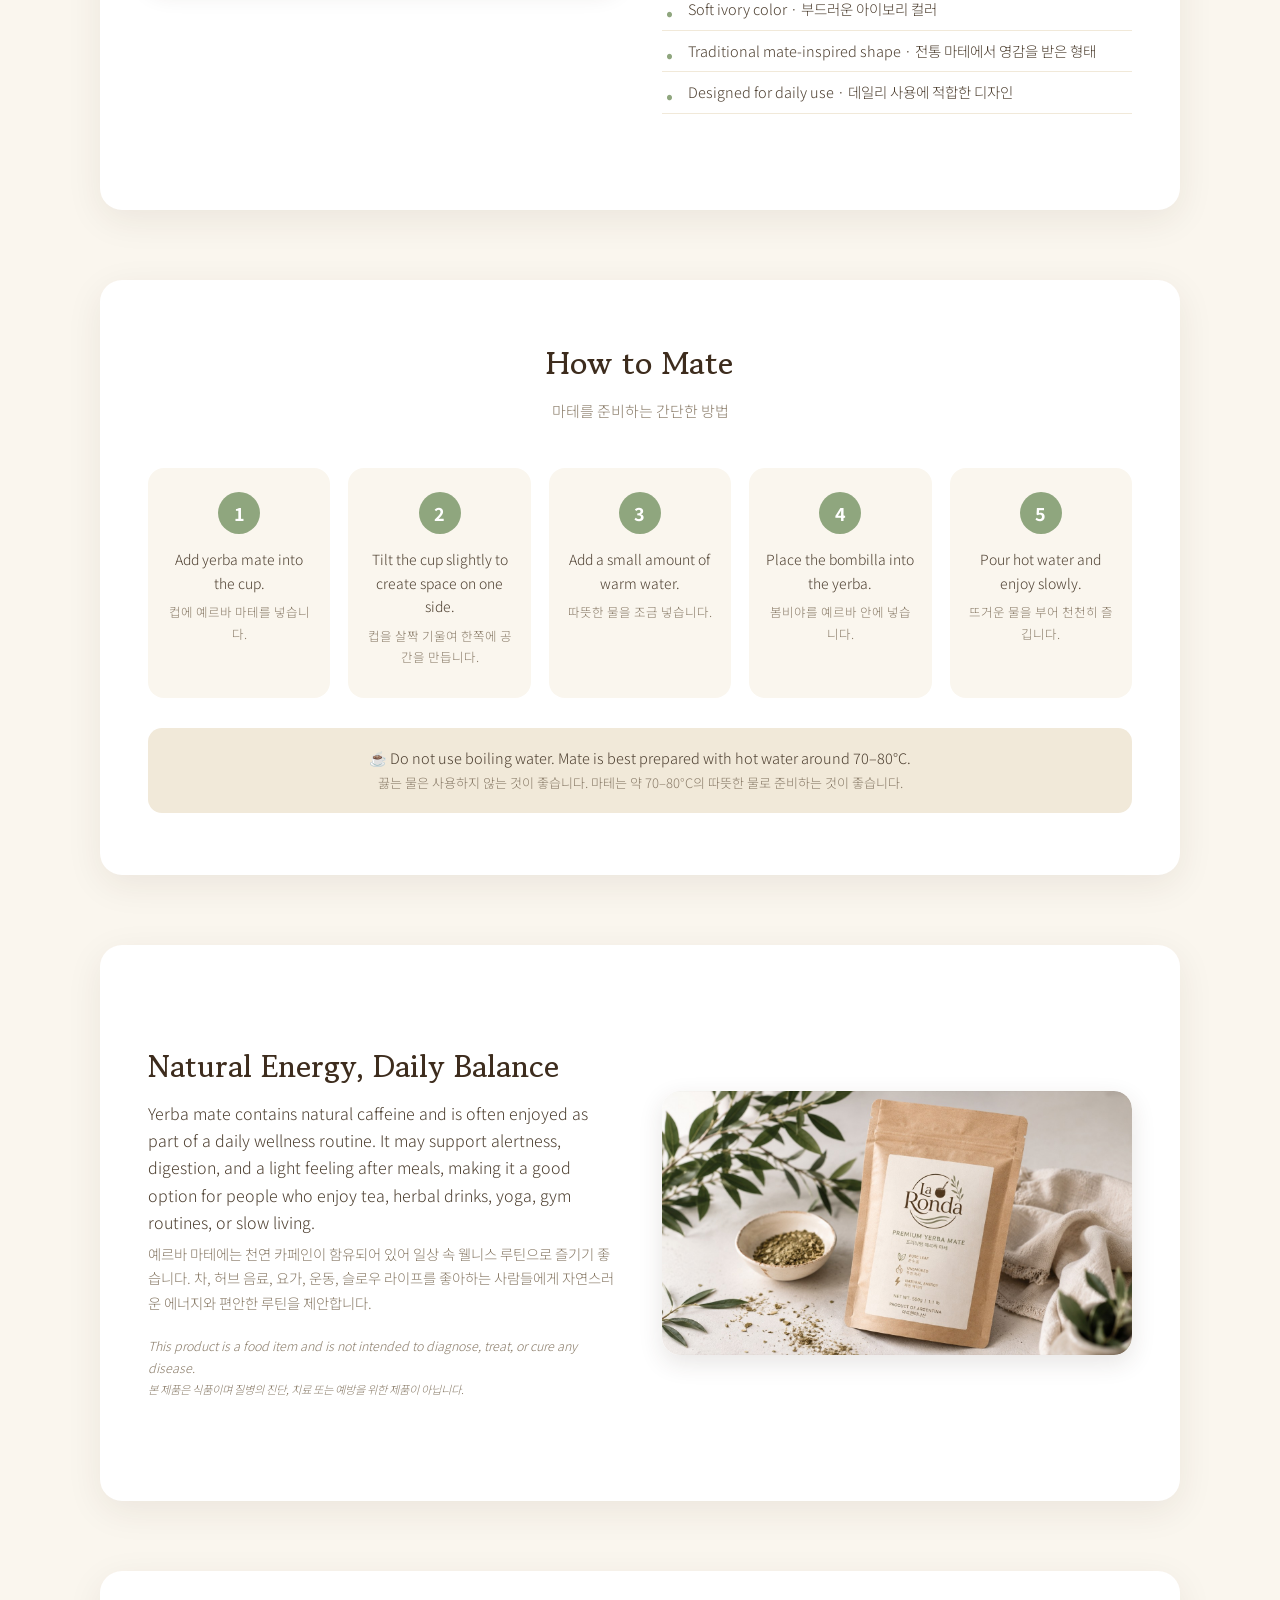
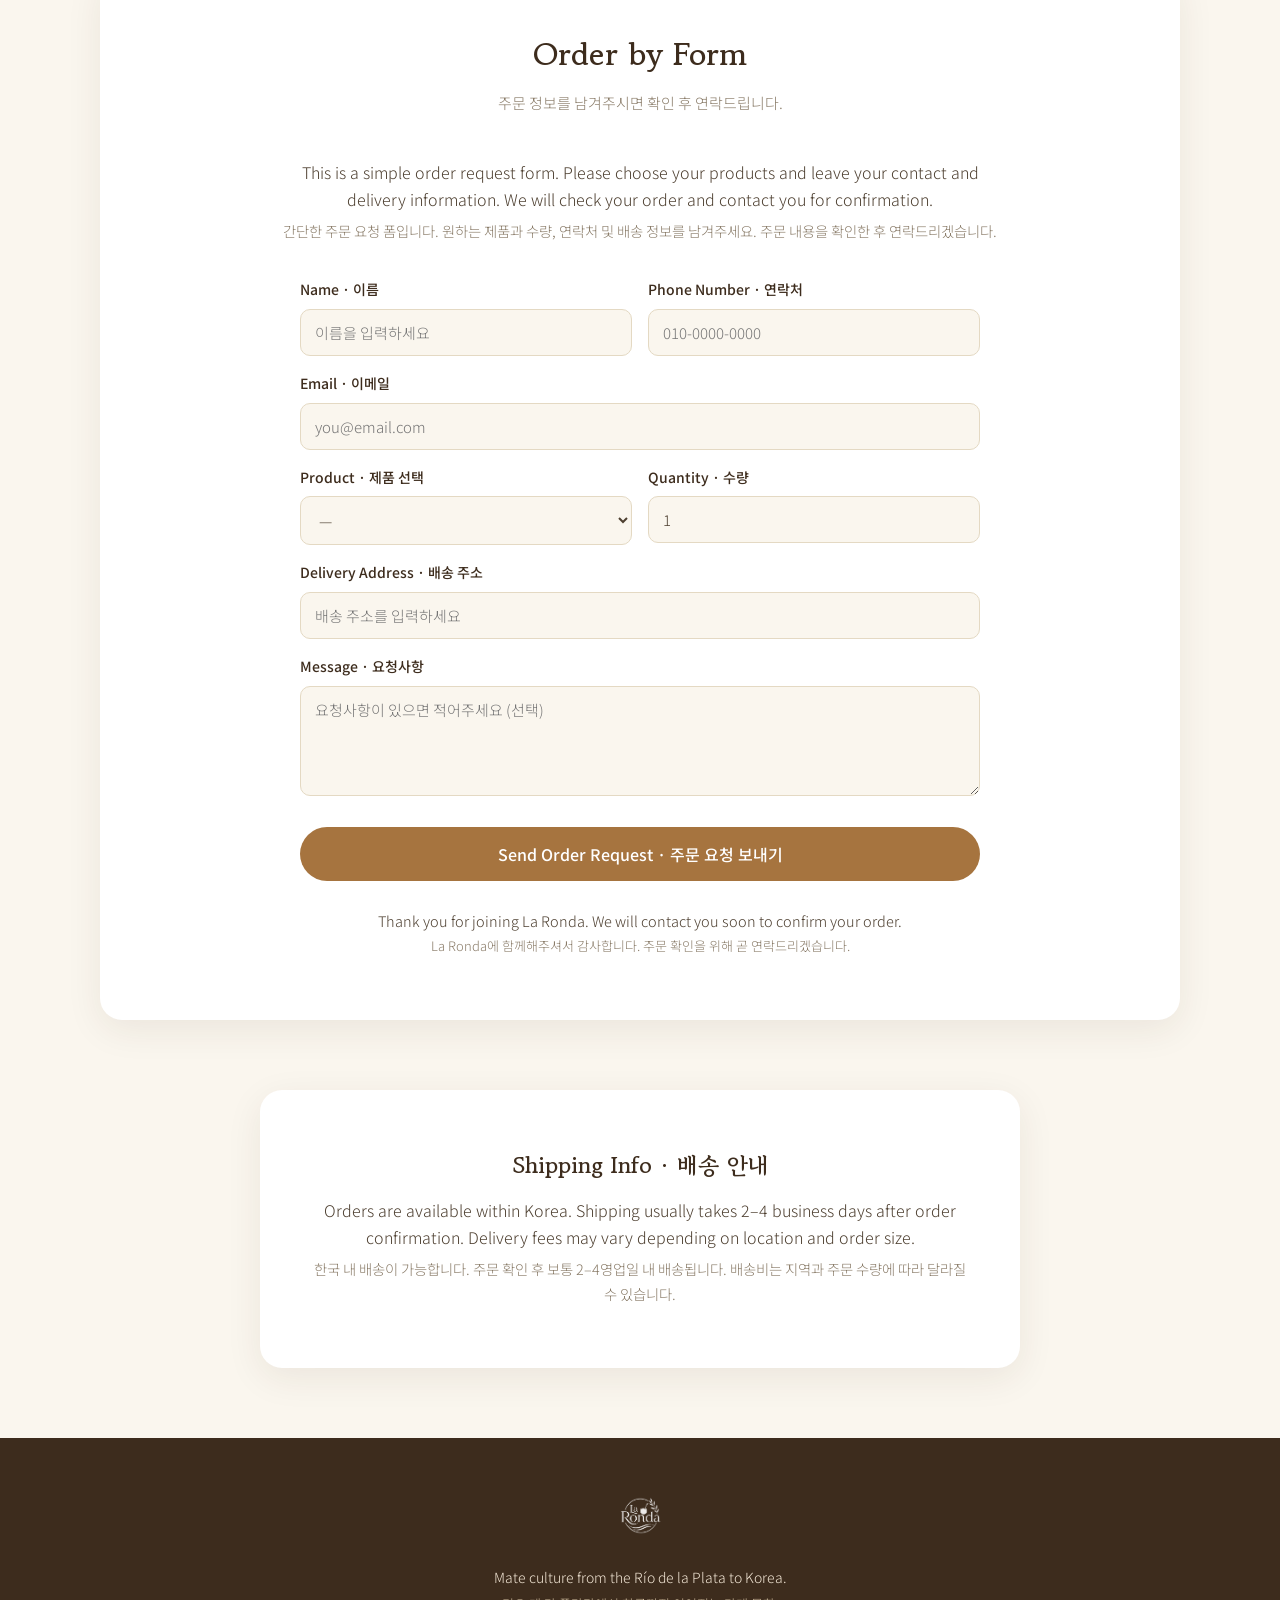
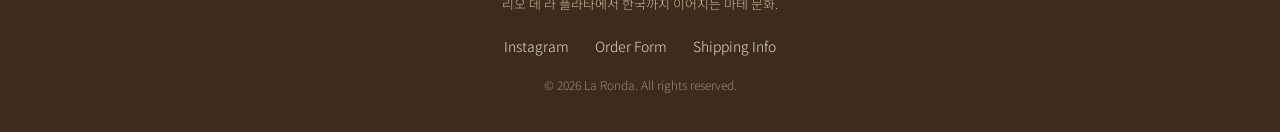
==== commit 43e74b8e: "Add order form using FormSubmit.co and redesign form styling Replace Google Forms instructions with " ====
--- a/index.html
+++ b/index.html
@@ -278,40 +278,69 @@
     </p>
 
     <!--
-    ================= CÓMO PONER TU GOOGLE FORM AQUÍ =================
-    1) Entra a https://forms.google.com y crea un formulario nuevo.
-       Campos sugeridos (puedes poner el título bilingüe):
-         - Name / 이름
-         - Phone Number / 연락처
-         - Email / 이메일
-         - Product / 제품 선택   (lista desplegable con:
-              Ceramic Mate Cup — ₩28,000
-              La Ronda Thermos — ₩36,000
-              Bombilla Set — ₩15,000
-              Yerba Mate Traditional — ₩18,000 )
-         - Quantity / 수량
-         - Delivery Address / 배송 주소
-         - Message / 요청사항
-    2) Arriba a la derecha clic en "Send" (보내기).
-    3) Elige la pestaña  < >  (Embed HTML / 삽입).
-    4) Copia el <iframe> que te da Google.
-    5) BORRA el bloque .form-placeholder de abajo y PEGA tu <iframe> en su lugar.
-       (deja la clase: <iframe class="order-iframe" src="..." ...></iframe> para que se vea bonito)
-    =================================================================
+    ================= FORMULARIO DE PEDIDO (FormSubmit.co) =================
+    Este formulario envía los pedidos a tu email. No necesita cuenta ni código de servidor.
+
+    PARA ACTIVARLO:
+    1) Abajo, en  action="https://formsubmit.co/CAMBIA-ESTO@gmail.com"
+       reemplaza CAMBIA-ESTO@gmail.com por TU email real.
+    2) Sube el sitio a internet (Vercel) y envía el formulario UNA vez.
+    3) FormSubmit te manda un email para confirmar → haz clic en el link. ¡Listo!
+
+    PRIVACIDAD (opcional pero recomendado): ese mismo email de confirmación te da
+    una "string aleatoria" (ej: formsubmit.co/abc123xyz). Reemplaza tu email en el
+    action por esa string para que tu correo NO quede visible en el código. 🔒
+    =======================================================================
     -->
-    <div class="order-form">
-
-        <!-- 👇 BORRA esto cuando pegues tu Google Form -->
-        <div class="form-placeholder">
-            <p class="ph-title">📋 Order form goes here · 주문 폼이 들어갈 자리</p>
-            <p class="ph-sub">Pega aquí el iframe de tu Google Form (mira las instrucciones en el código).</p>
-        </div>
-
-        <!-- 👇 EJEMPLO: descomenta esta línea y reemplaza el src con el de tu formulario
-        <iframe class="order-iframe" src="https://docs.google.com/forms/d/e/TU_FORM_ID/viewform?embedded=true" width="100%" height="900" frameborder="0" marginheight="0" marginwidth="0">Loading… 로드 중…</iframe>
-        -->
-
-    </div>
+    <form class="order-form" action="https://formsubmit.co/andres.campuzano@icloud.com" method="POST">
+
+        <!-- ajustes de FormSubmit (campos ocultos, no se ven en la página) -->
+        <input type="hidden" name="_subject" value="New La Ronda order · 새 주문 🧉">
+        <input type="hidden" name="_template" value="table">
+        <input type="hidden" name="_captcha" value="false">
+        <!-- trampa anti-spam: invisible para personas, los robots la rellenan y se bloquean -->
+        <input type="text" name="_honey" style="display:none">
+        <!-- después de subir a internet puedes mostrar tu propia página de gracias:
+        <input type="hidden" name="_next" value="https://TU-SITIO.vercel.app/thanks.html"> -->
+
+        <div class="form-row">
+            <label>Name · 이름
+                <input type="text" name="Name" placeholder="이름을 입력하세요" required>
+            </label>
+            <label>Phone Number · 연락처
+                <input type="tel" name="Phone" placeholder="010-0000-0000" required>
+            </label>
+        </div>
+
+        <label>Email · 이메일
+            <input type="email" name="Email" placeholder="you@email.com" required>
+        </label>
+
+        <div class="form-row">
+            <label>Product · 제품 선택
+                <select name="Product" required>
+                    <option value="">—</option>
+                    <option>Ceramic Mate Cup — ₩28,000</option>
+                    <option>La Ronda Thermos — ₩36,000</option>
+                    <option>Bombilla Set — ₩15,000</option>
+                    <option>Yerba Mate Traditional — ₩18,000</option>
+                </select>
+            </label>
+            <label>Quantity · 수량
+                <input type="number" name="Quantity" min="1" value="1" required>
+            </label>
+        </div>
+
+        <label>Delivery Address · 배송 주소
+            <input type="text" name="Address" placeholder="배송 주소를 입력하세요" required>
+        </label>
+
+        <label>Message · 요청사항
+            <textarea name="Message" rows="4" placeholder="요청사항이 있으면 적어주세요 (선택)"></textarea>
+        </label>
+
+        <button type="submit" class="btn-submit">Send Order Request · 주문 요청 보내기</button>
+    </form>
 
     <p class="confirm">
         Thank you for joining La Ronda. We will contact you soon to confirm your order.<br>
--- a/style.css
+++ b/style.css
@@ -383,25 +383,59 @@
 
 /* ===================== ORDER ===================== */
 #order .center { max-width: 720px; margin-left: auto; margin-right: auto; }
-.order-form { margin: 34px auto 0; max-width: 760px; }
-
-.order-iframe {
+/* ---------- formulario de pedido ---------- */
+.order-form { margin: 34px auto 0; max-width: 680px; }
+
+.order-form label {
+    display: block;
+    margin-bottom: 16px;
+    font-weight: 500;
+    font-size: 14px;
+    color: var(--mate-brown);
+}
+
+.form-row { display: flex; gap: 16px; }
+.form-row label { flex: 1; }
+
+.order-form input,
+.order-form select,
+.order-form textarea {
     width: 100%;
+    margin-top: 7px;
+    padding: 12px 14px;
+    border: 1px solid var(--kraft);
+    border-radius: 10px;
+    background-color: var(--ivory);
+    color: var(--text);
+    font-family: inherit;
+    font-size: 15px;
+    font-weight: 300;
+    transition: border-color 0.2s, box-shadow 0.2s;
+}
+.order-form input:focus,
+.order-form select:focus,
+.order-form textarea:focus {
+    outline: none;
+    border-color: var(--wood);
+    box-shadow: 0 0 0 3px rgba(166, 116, 63, 0.15);   /* halo cálido al escribir */
+}
+.order-form textarea { resize: vertical; }
+
+.btn-submit {
+    width: 100%;
+    margin-top: 8px;
+    padding: 15px;
     border: none;
-    border-radius: 16px;
-    background-color: var(--ivory);
-}
-
-/* caja de ejemplo mientras no haya Google Form pegado */
-.form-placeholder {
-    border: 2px dashed var(--wood);
-    border-radius: 16px;
-    background-color: var(--ivory);
-    padding: 48px 24px;
-    text-align: center;
-}
-.ph-title { font-size: 18px; color: var(--mate-brown); font-weight: 500; }
-.ph-sub { font-size: 13.5px; color: var(--muted); margin-top: 8px; }
+    border-radius: 30px;
+    background-color: var(--wood);
+    color: #fff;
+    font-family: inherit;
+    font-size: 16px;
+    font-weight: 500;
+    cursor: pointer;
+    transition: background-color 0.25s, transform 0.25s;
+}
+.btn-submit:hover { background-color: var(--wood-dark); transform: translateY(-3px); }
 
 .confirm {
     text-align: center;
@@ -515,6 +549,7 @@
     .two-col, .two-col.reverse { flex-direction: column; gap: 24px; }
     .product-grid { grid-template-columns: 1fr 1fr; }
     .steps { grid-template-columns: 1fr; }
+    .form-row { flex-direction: column; gap: 0; }   /* campos en una sola columna */
 }
 
 /* tablets: 2 columnas de productos, pasos en 2-3 filas */
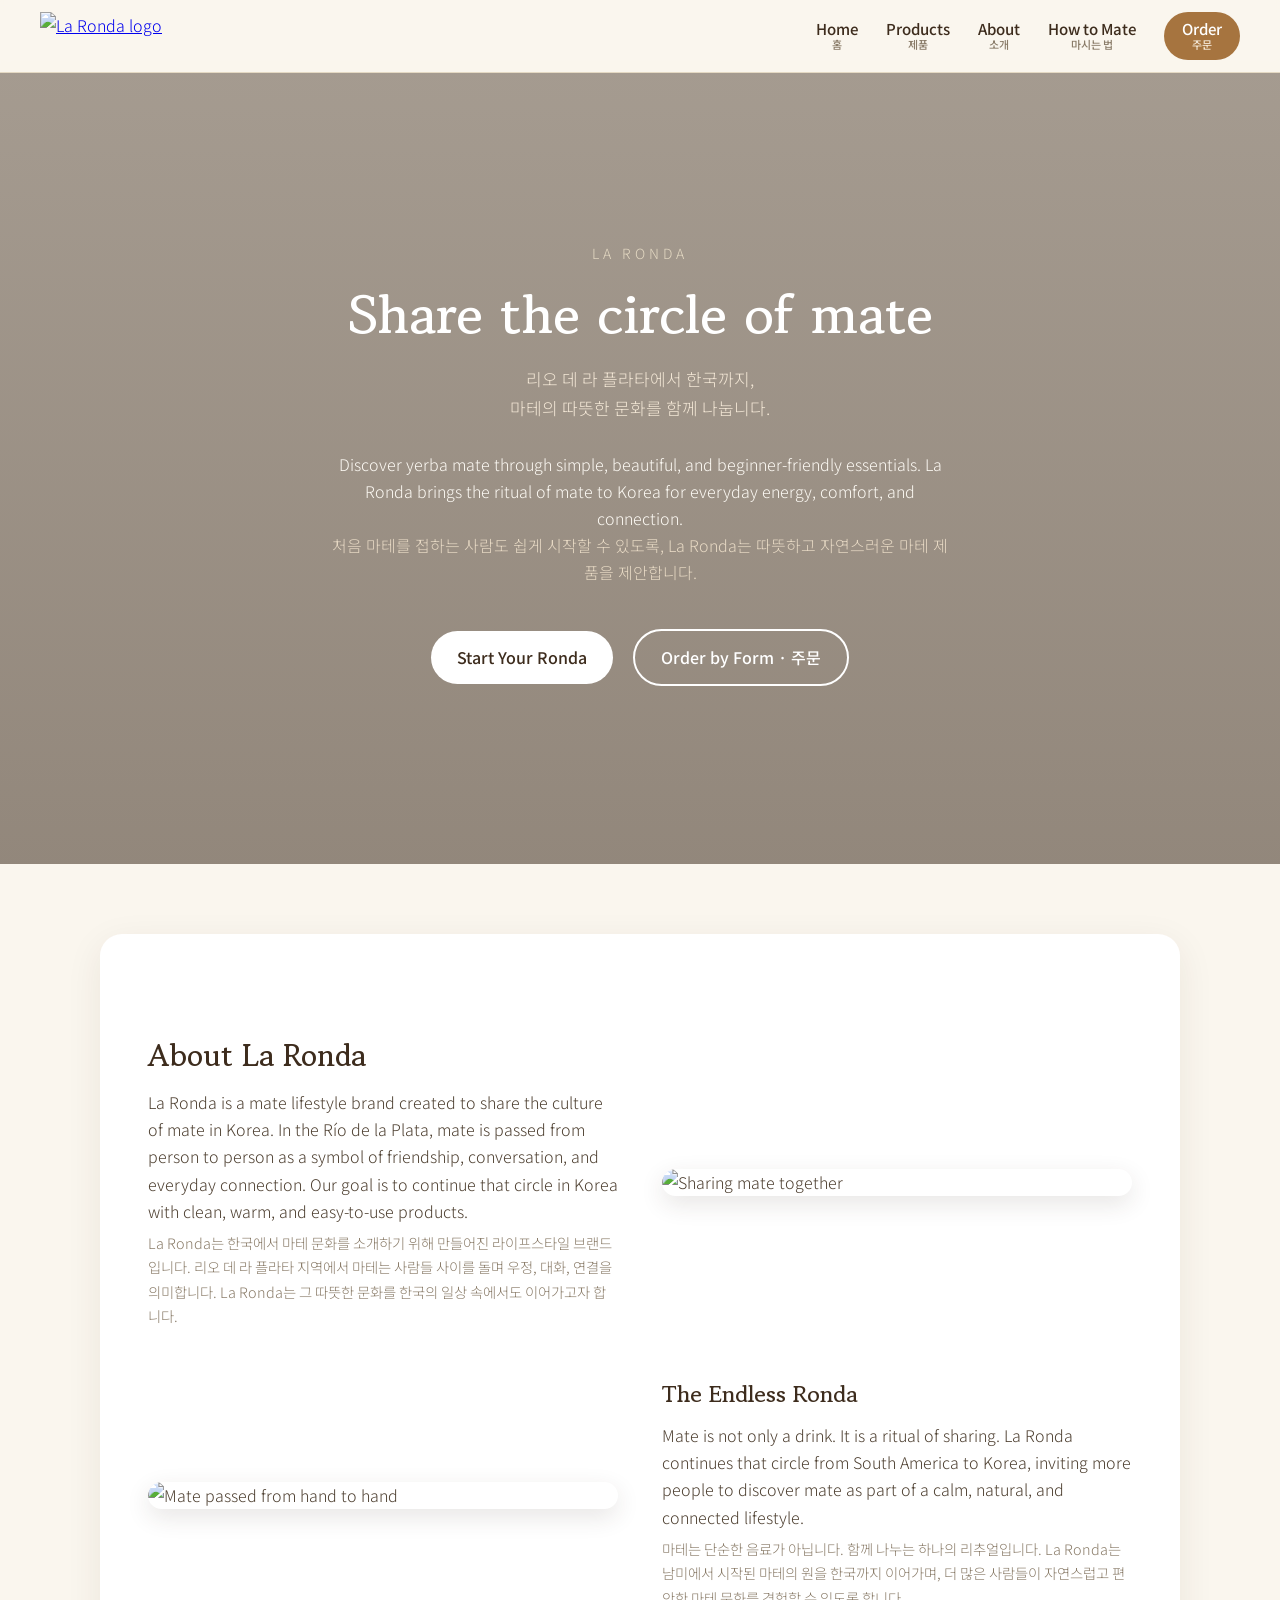
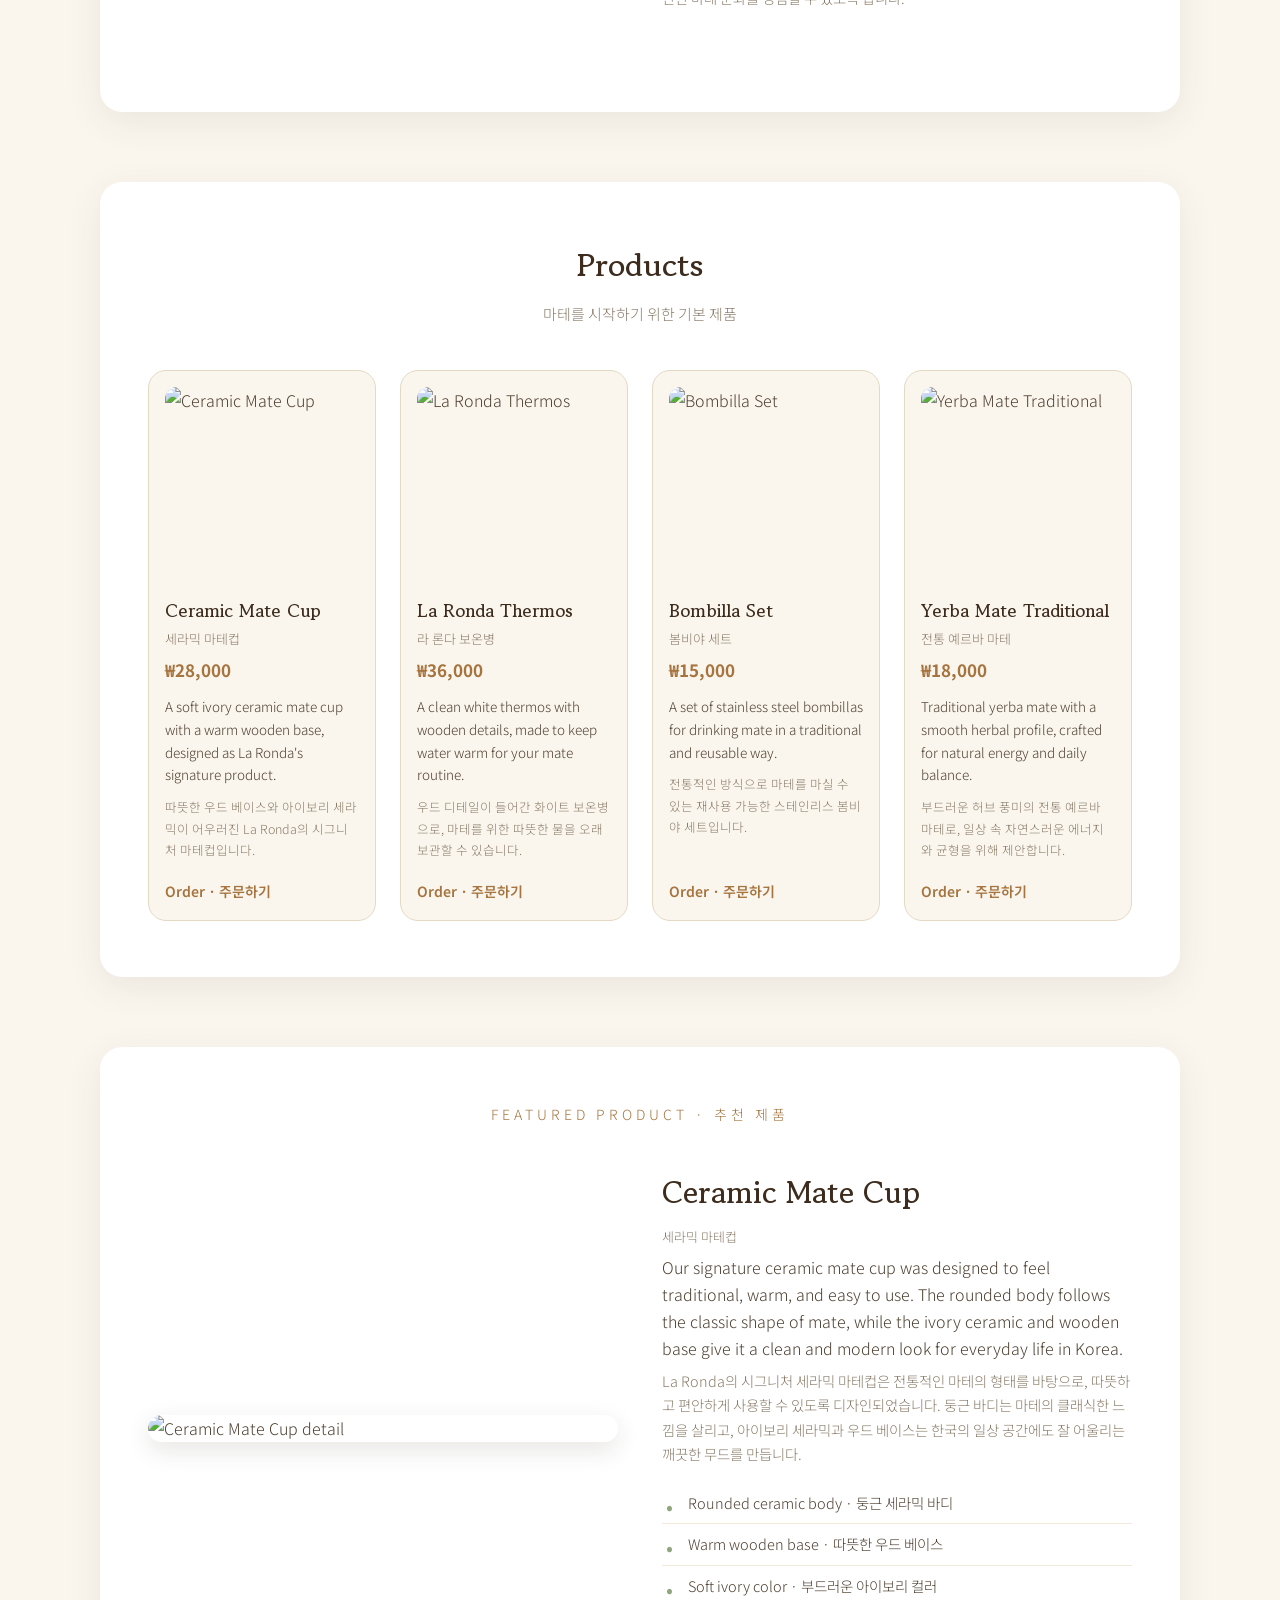
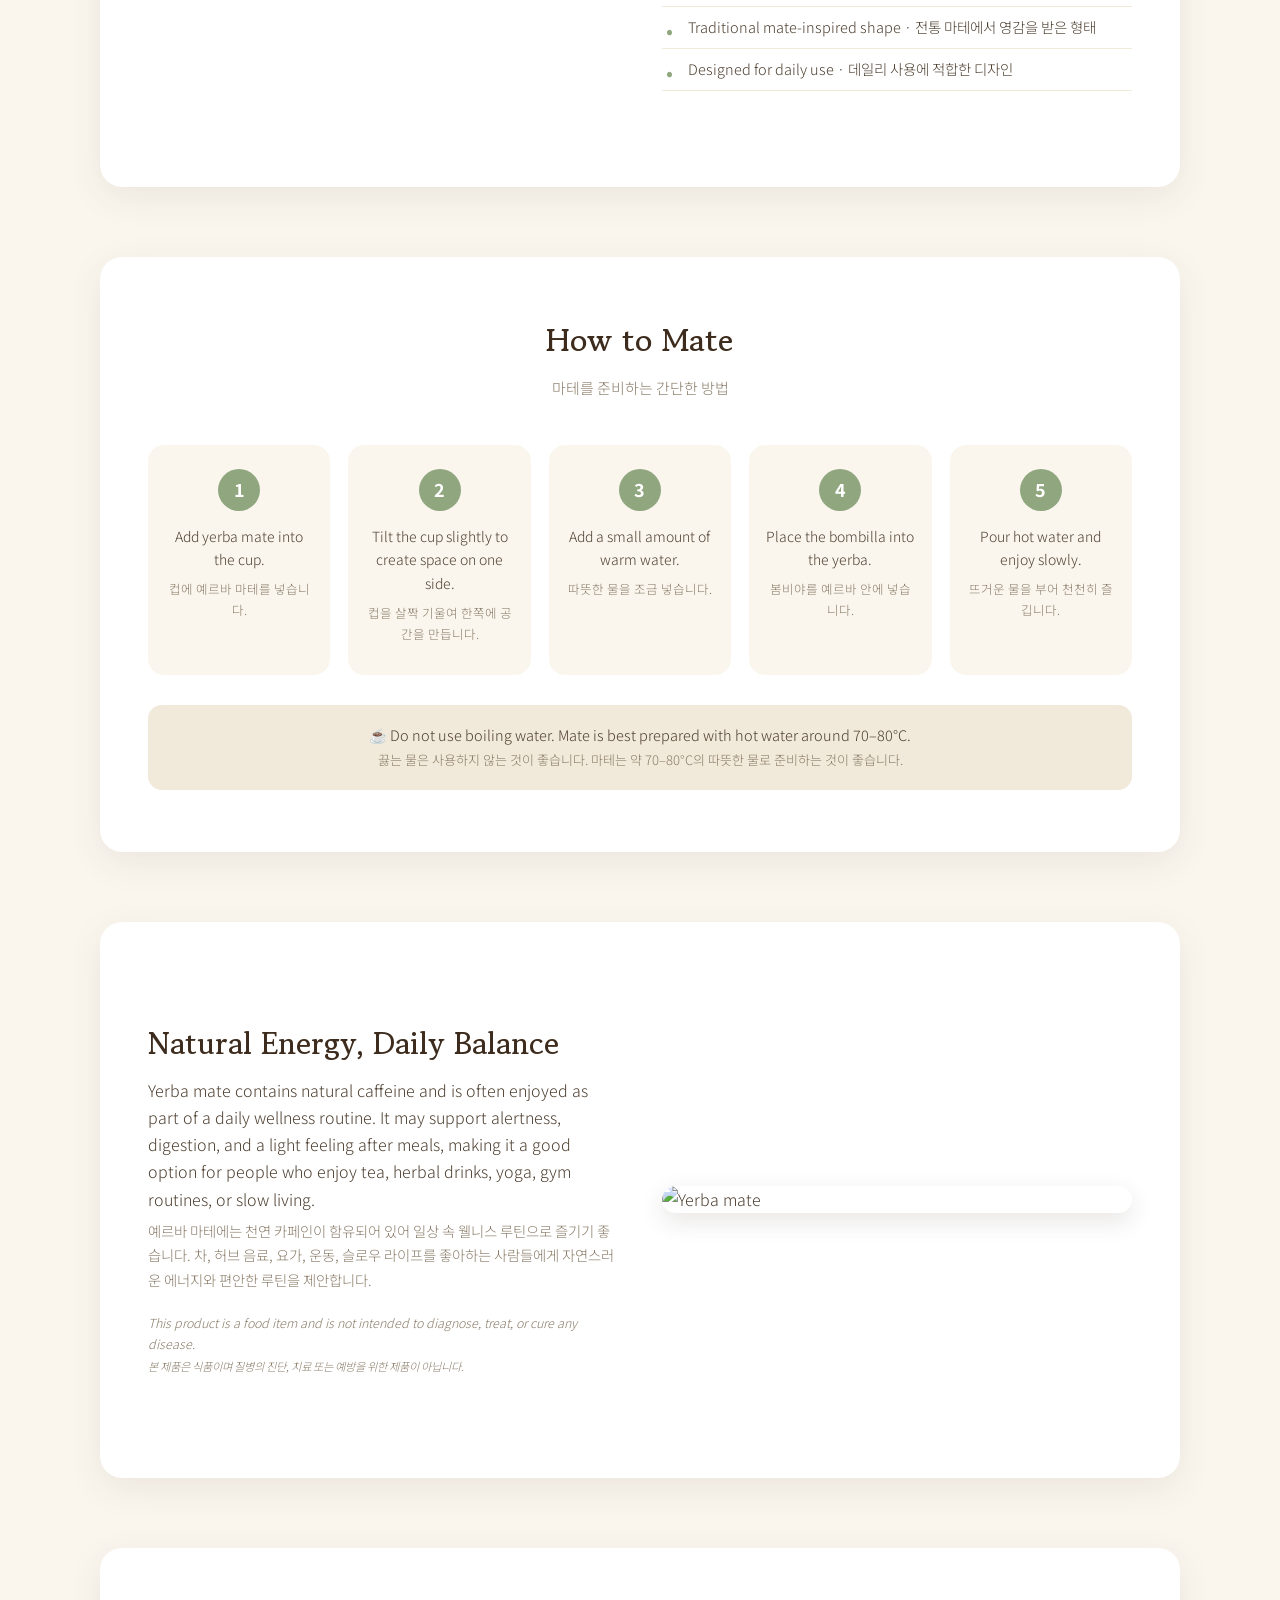
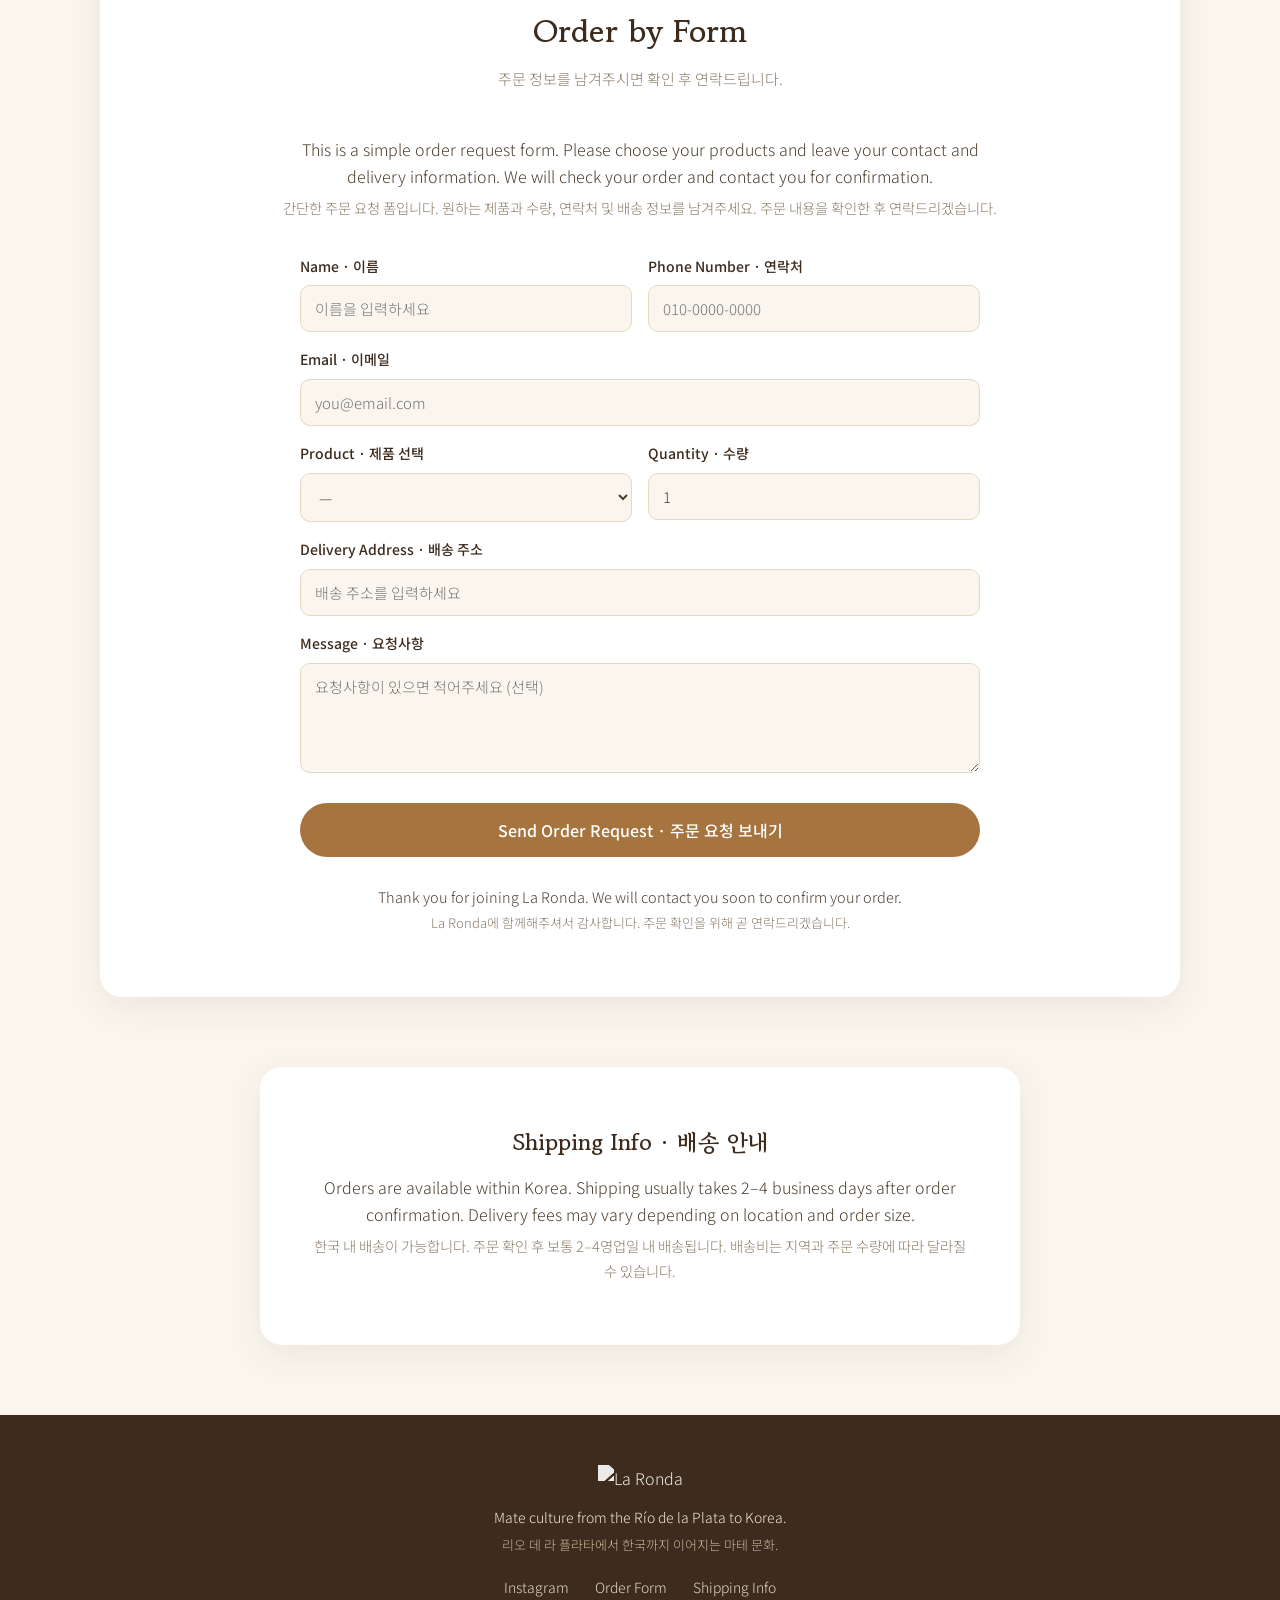
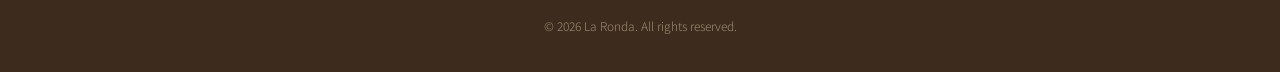
==== commit 58792a9c: "Update image links to use external storage and remove local image files" ====
--- a/index.html
+++ b/index.html
@@ -18,7 +18,7 @@
 <!-- ============ NAV ============ -->
 <nav>
     <a href="#home" class="logo">
-        <img src="images/logo.png" alt="La Ronda logo">
+        <img src="https://flgwtpu6ecosr1ha.public.blob.vercel-storage.com/logo.png" alt="La Ronda logo">
     </a>
 
     <!-- botón hamburguesa (solo se ve en celular) -->
@@ -78,7 +78,7 @@
             </p>
         </div>
         <div class="two-col-img">
-            <img src="images/about.jpg" alt="Sharing mate together">
+            <img src="https://flgwtpu6ecosr1ha.public.blob.vercel-storage.com/about.jpg" alt="Sharing mate together">
         </div>
     </div>
 
@@ -98,7 +98,7 @@
             </p>
         </div>
         <div class="two-col-img">
-            <img src="images/concept.jpg" alt="Mate passed from hand to hand">
+            <img src="https://flgwtpu6ecosr1ha.public.blob.vercel-storage.com/concept.jpg" alt="Mate passed from hand to hand">
         </div>
     </div>
 </section>
@@ -115,7 +115,7 @@
 
         <!-- Product 1 -->
         <div class="card">
-            <div class="card-img"><img src="images/cup.jpg" alt="Ceramic Mate Cup"></div>
+            <div class="card-img"><img src="https://flgwtpu6ecosr1ha.public.blob.vercel-storage.com/cup.jpg" alt="Ceramic Mate Cup"></div>
             <h3>Ceramic Mate Cup</h3>
             <p class="kr-name">세라믹 마테컵</p>
             <p class="price">₩28,000</p>
@@ -126,7 +126,7 @@
 
         <!-- Product 2 -->
         <div class="card">
-            <div class="card-img"><img src="images/thermos.jpg" alt="La Ronda Thermos"></div>
+            <div class="card-img"><img src="https://flgwtpu6ecosr1ha.public.blob.vercel-storage.com/thermos.jpg" alt="La Ronda Thermos"></div>
             <h3>La Ronda Thermos</h3>
             <p class="kr-name">라 론다 보온병</p>
             <p class="price">₩36,000</p>
@@ -137,7 +137,7 @@
 
         <!-- Product 3 -->
         <div class="card">
-            <div class="card-img"><img src="images/bombilla.jpg" alt="Bombilla Set"></div>
+            <div class="card-img"><img src="https://flgwtpu6ecosr1ha.public.blob.vercel-storage.com/bombilla.jpg" alt="Bombilla Set"></div>
             <h3>Bombilla Set</h3>
             <p class="kr-name">봄비야 세트</p>
             <p class="price">₩15,000</p>
@@ -148,7 +148,7 @@
 
         <!-- Product 4 -->
         <div class="card">
-            <div class="card-img"><img src="images/yerba.jpg" alt="Yerba Mate Traditional"></div>
+            <div class="card-img"><img src="https://flgwtpu6ecosr1ha.public.blob.vercel-storage.com/yerba.jpg" alt="Yerba Mate Traditional"></div>
             <h3>Yerba Mate Traditional</h3>
             <p class="kr-name">전통 예르바 마테</p>
             <p class="price">₩18,000</p>
@@ -166,7 +166,7 @@
     <p class="small-title center">FEATURED PRODUCT · 추천 제품</p>
     <div class="two-col">
         <div class="two-col-img">
-            <img src="images/cup-detail.jpg" alt="Ceramic Mate Cup detail">
+            <img src="https://flgwtpu6ecosr1ha.public.blob.vercel-storage.com/cup-detail.jpg" alt="Ceramic Mate Cup detail">
         </div>
         <div class="two-col-text">
             <h2>Ceramic Mate Cup</h2>
@@ -255,7 +255,7 @@
             </p>
         </div>
         <div class="two-col-img">
-            <img src="images/yerba-about.jpg" alt="Yerba mate">
+            <img src="https://flgwtpu6ecosr1ha.public.blob.vercel-storage.com/yerba-about.jpg" alt="Yerba mate">
         </div>
     </div>
 </section>
@@ -365,7 +365,7 @@
 
 <!-- ============ FOOTER ============ -->
 <footer>
-    <img src="images/logo.png" alt="La Ronda" class="footer-logo">
+    <img src="https://flgwtpu6ecosr1ha.public.blob.vercel-storage.com/logo.png" alt="La Ronda" class="footer-logo">
     <p class="footer-text en">Mate culture from the Río de la Plata to Korea.</p>
     <p class="footer-text kr">리오 데 라 플라타에서 한국까지 이어지는 마테 문화.</p>
 
--- a/style.css
+++ b/style.css
@@ -152,7 +152,7 @@
     margin-top: 72px;                 /* deja pasar el nav fijo */
     min-height: 88vh;
     background: linear-gradient(rgba(61,44,29,0.45), rgba(61,44,29,0.55)),
-                url('images/hero.jpg') center/cover no-repeat;
+                url('https://flgwtpu6ecosr1ha.public.blob.vercel-storage.com/hero.jpg') center/cover no-repeat;
     display: flex;
     align-items: center;
     justify-content: center;
